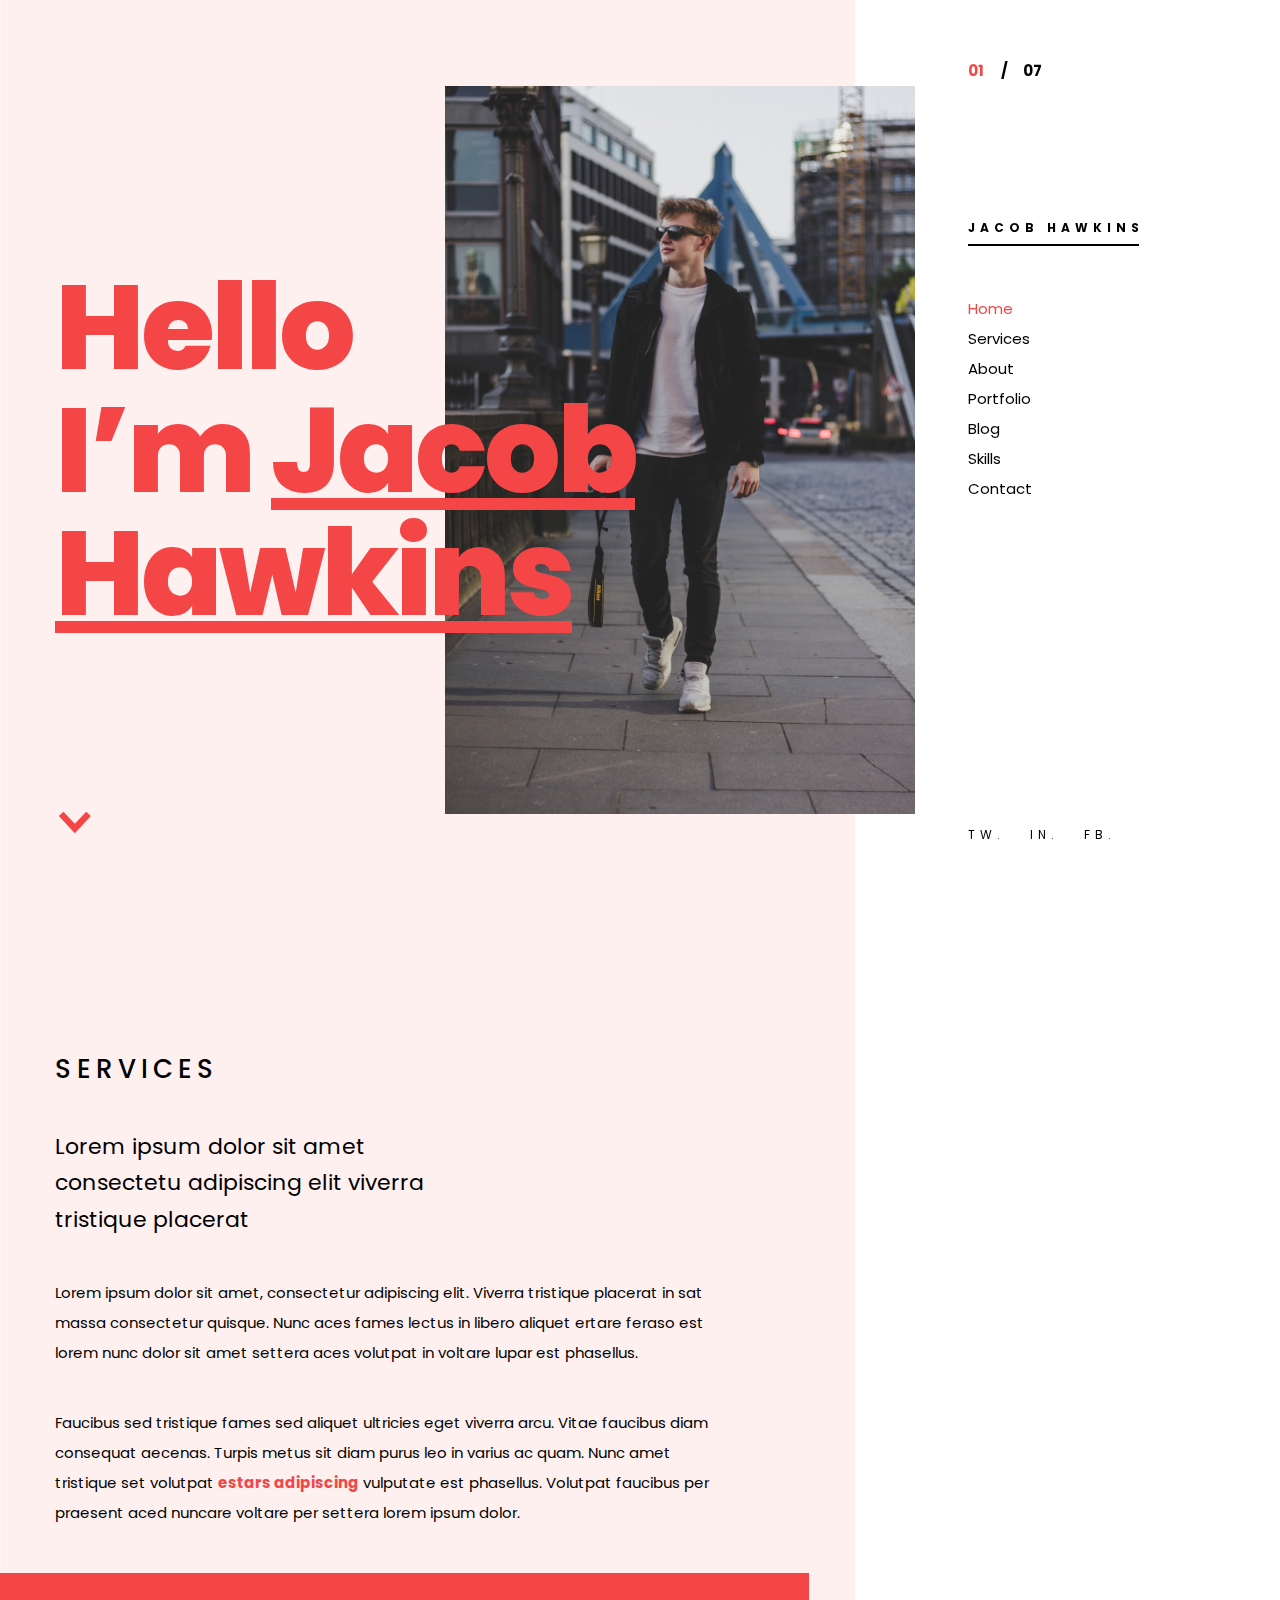
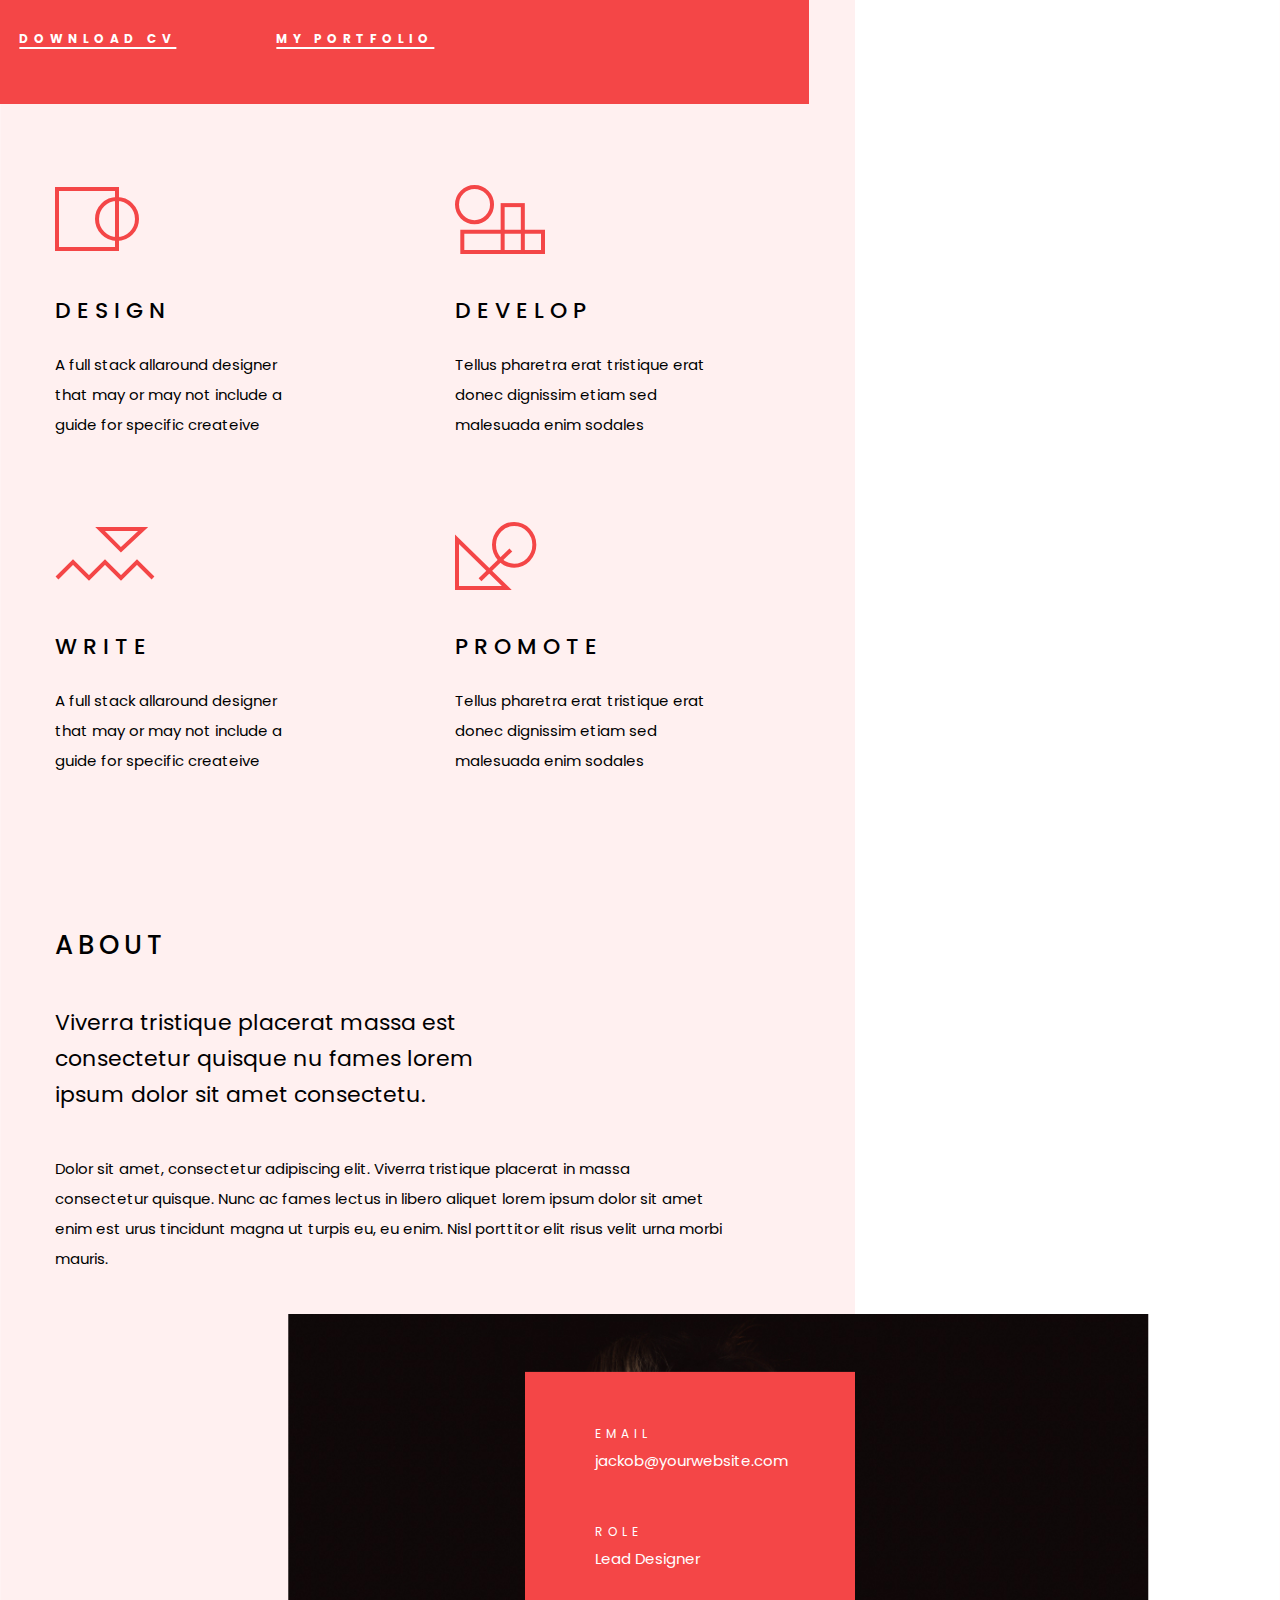
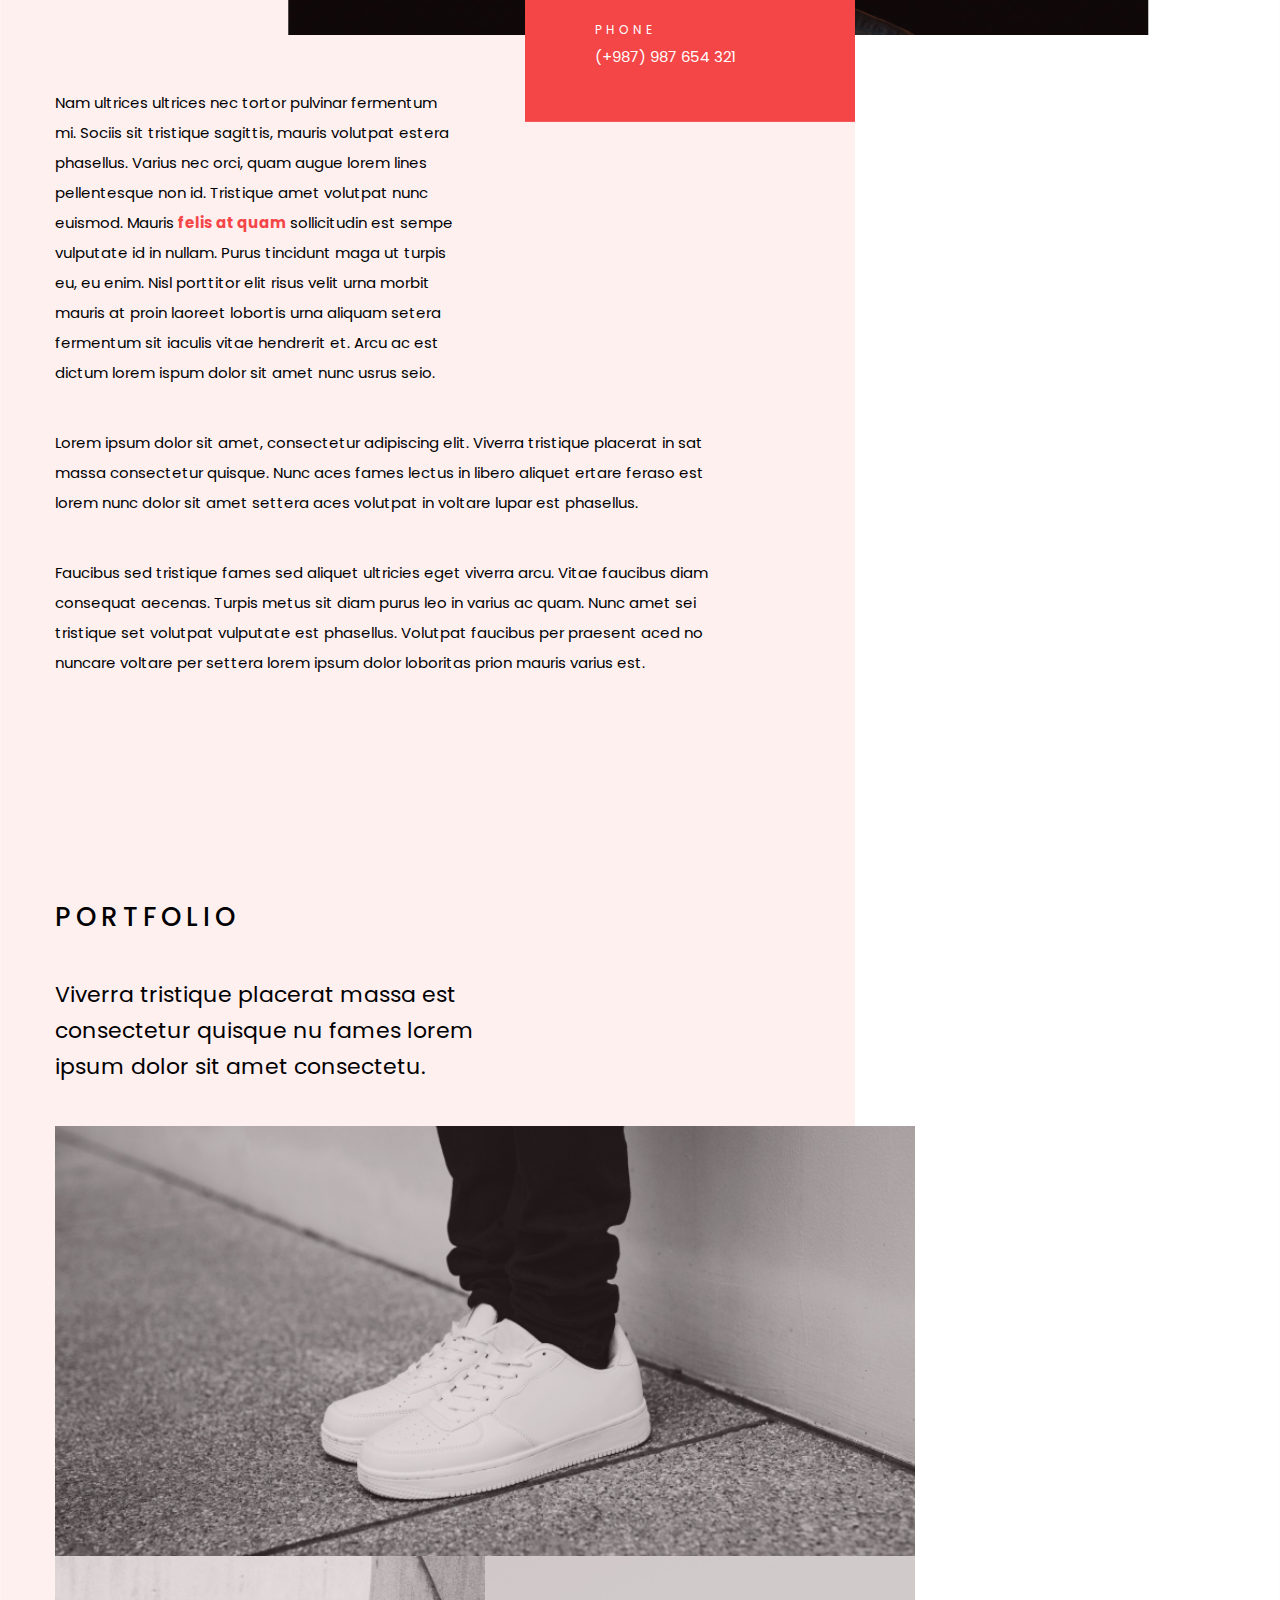
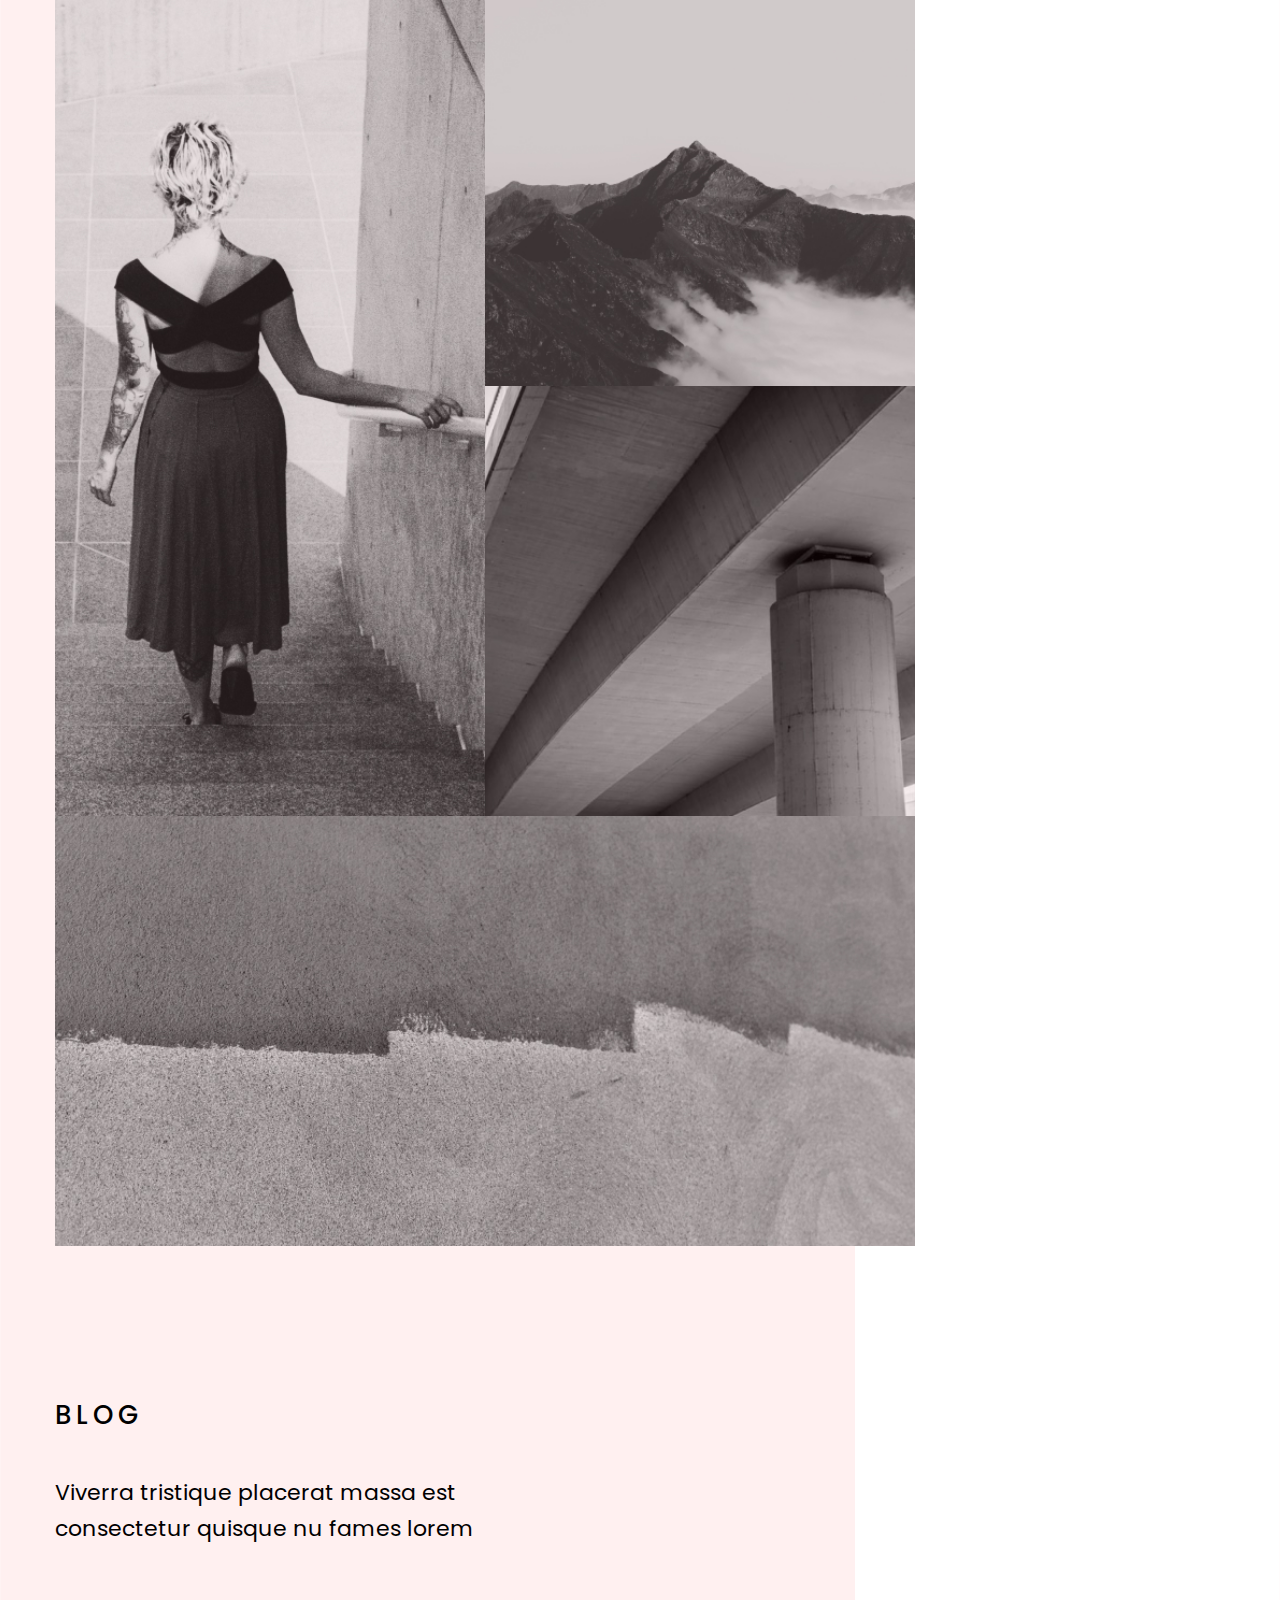
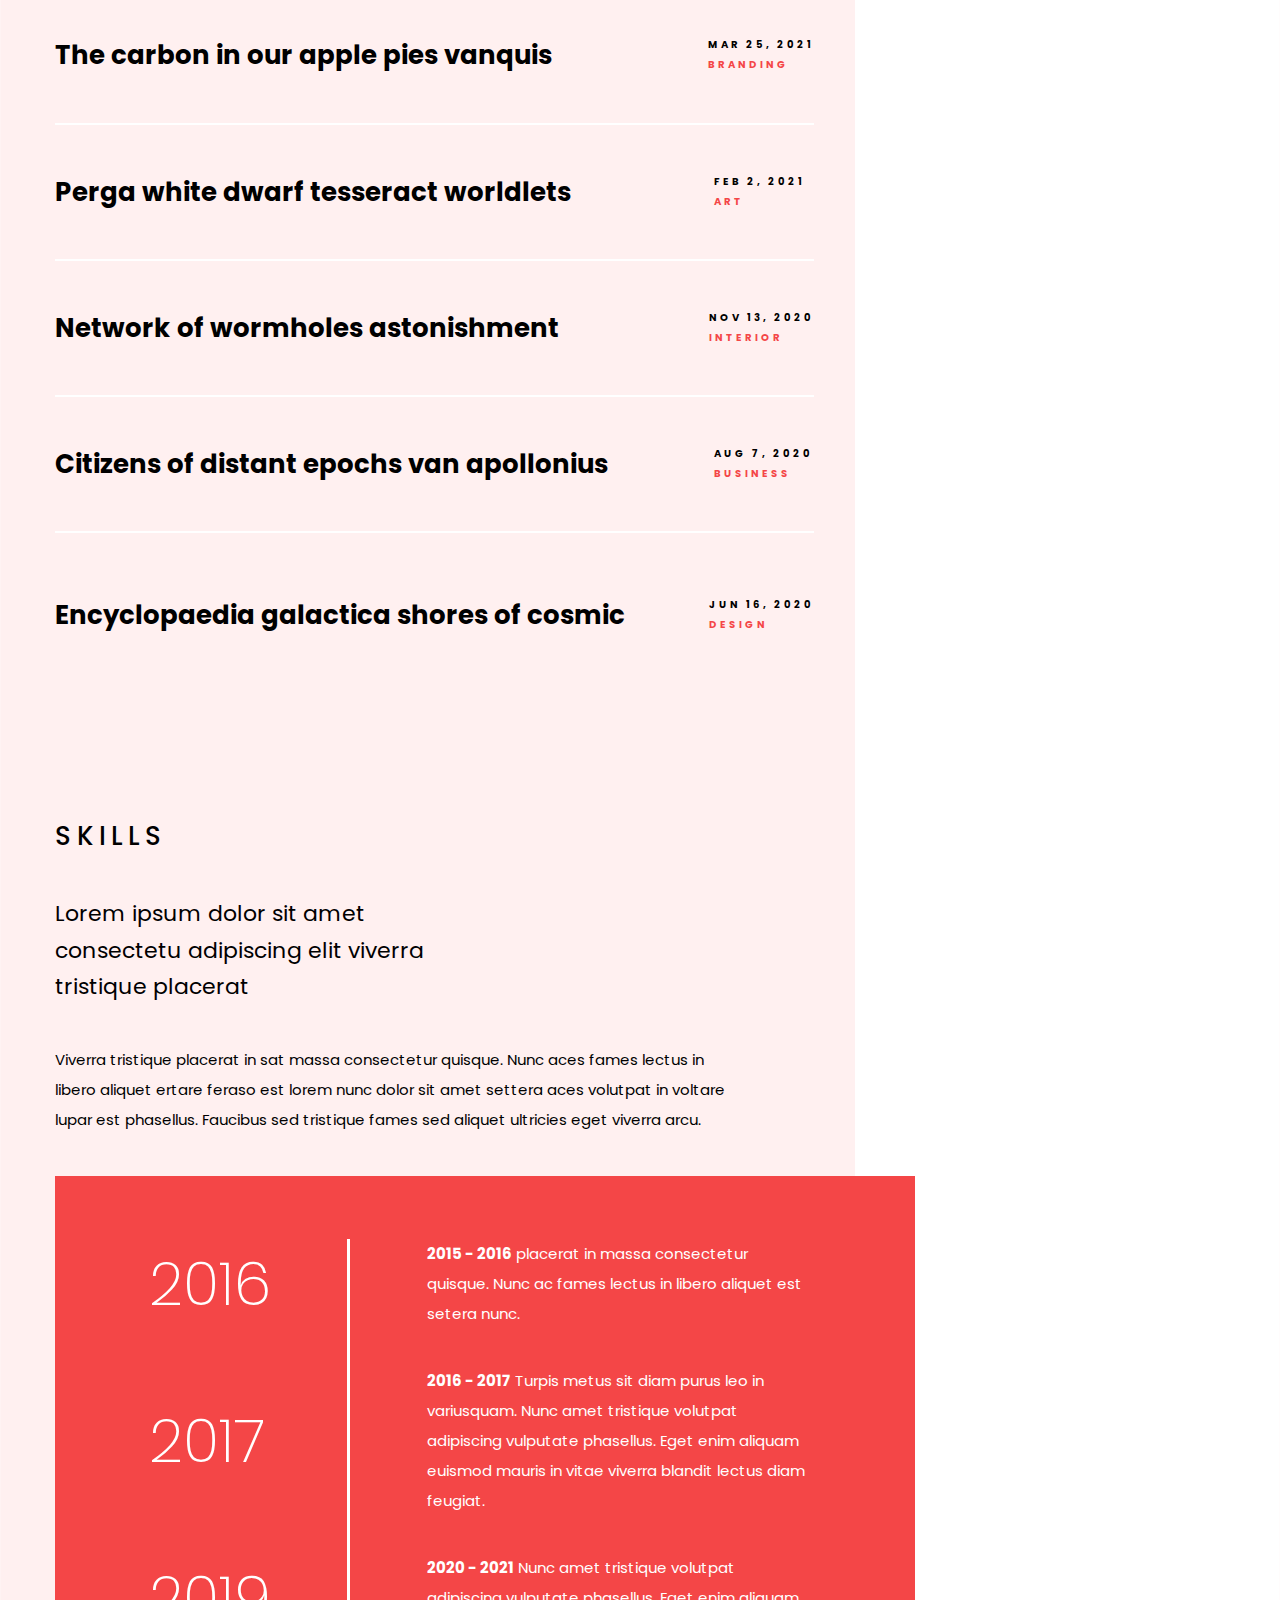
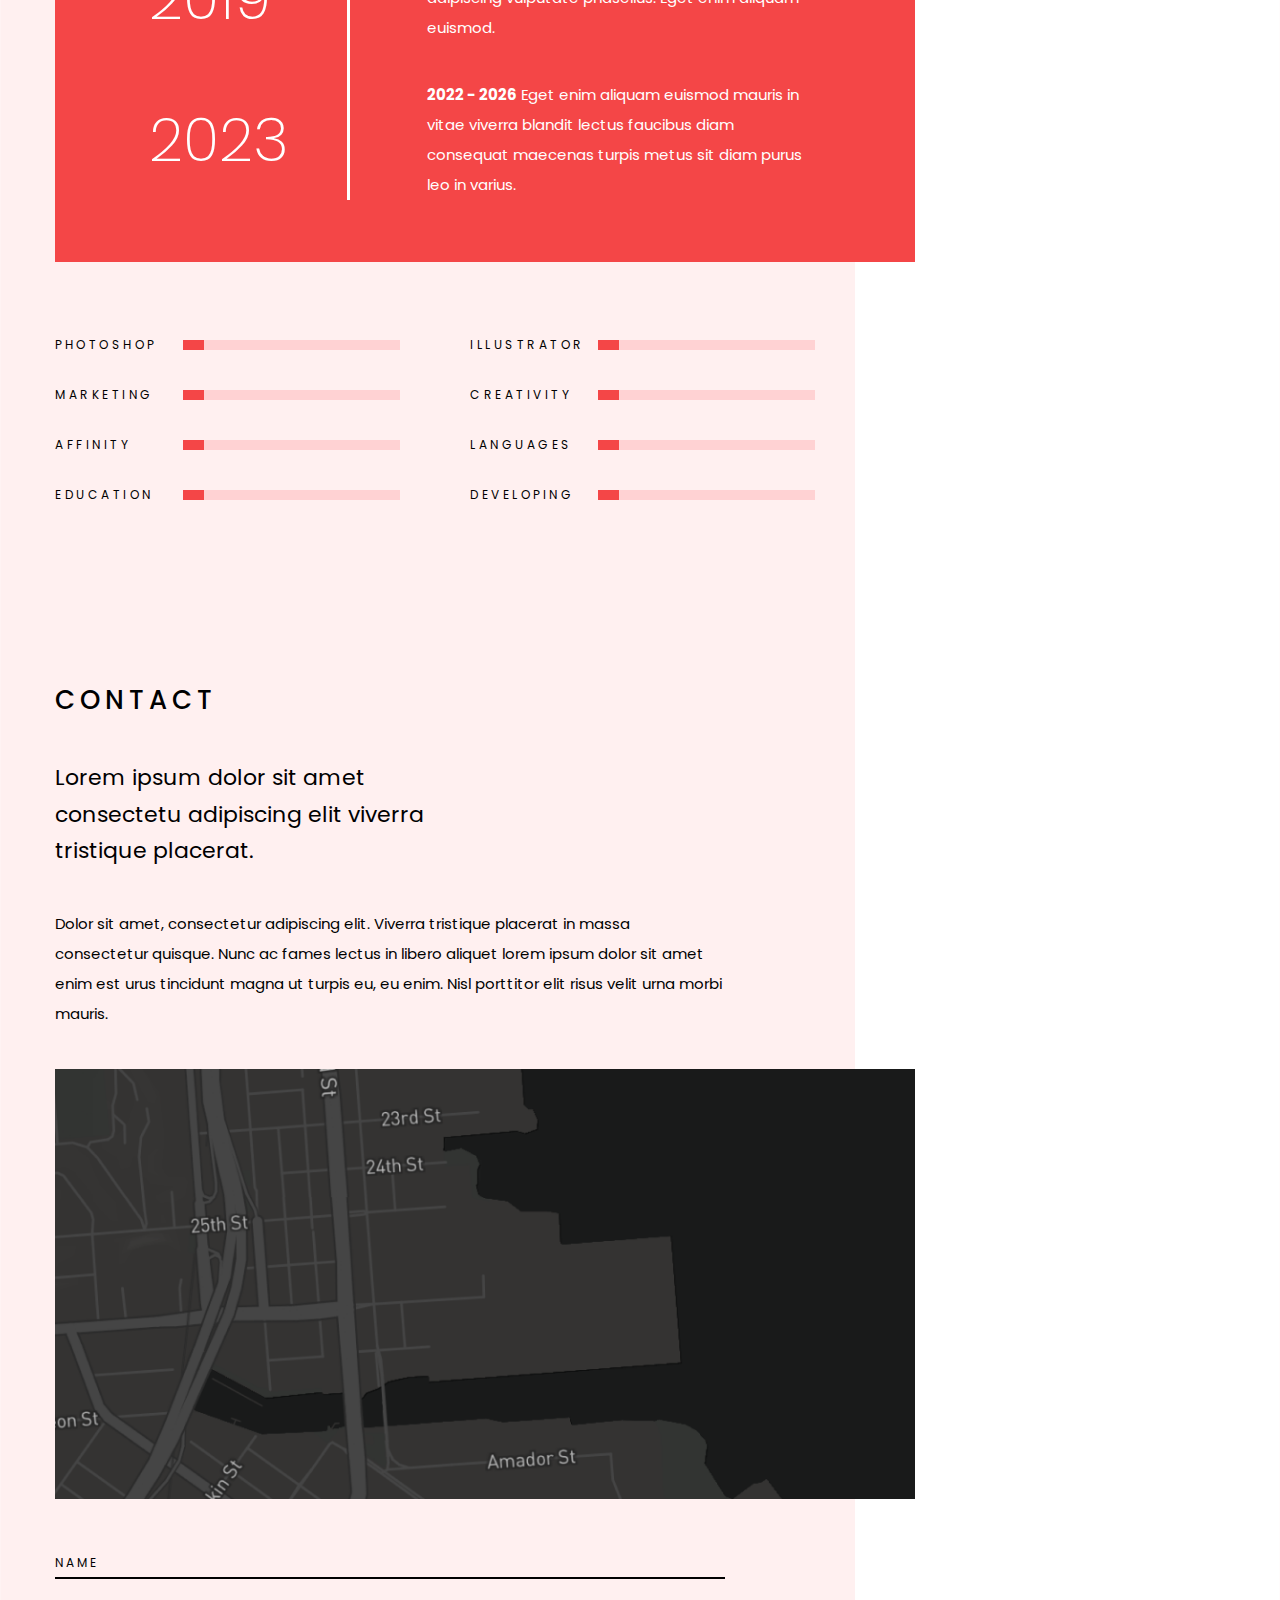
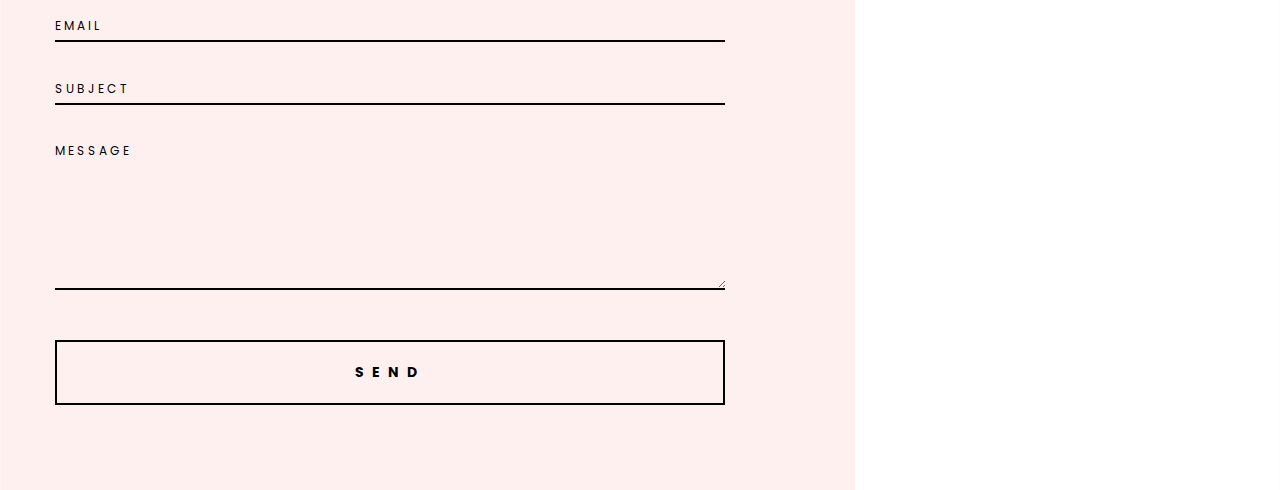
==== index.html @ df84497a "initial commit" ====
<!DOCTYPE html>
<!-- saved from url=(0037)https://demo.cocobasic.com/ukko-html/ -->
<html lang="en-US">

<head>
    <meta http-equiv="Content-Type" content="text/html; charset=UTF-8">
    <title>Ukko - Personal Portfolio HTML Template</title>

    <meta name="description" content="Template by CocoBasic">
    <meta name="keywords" content="HTML, CSS, JavaScript, PHP">
    <meta name="author" content="CocoBasic">
    <meta name="viewport" content="width=device-width, initial-scale=1, shrink-to-fit=no">

    <link rel="shortcut icon" href="https://demo.cocobasic.com/ukko-html/images/favicon.ico">
    <link rel="stylesheet" href="css/clear.css">
    <link rel="stylesheet" href="css/clear.css">
    <link rel="stylesheet" href="css/bootstrap-grid.css">
    <link rel="stylesheet" href="css/prettyPhoto.css">
    <link rel="stylesheet" href="css/owl.carousel.min.css">
    <link rel="stylesheet" href="css/owl.theme.default.min.css">
    <link rel="stylesheet" href="css/style.css">
    <link href='https://fonts.googleapis.com/css?family=Poppins:400,500,700,800,900' rel='stylesheet' type='text/css'>
    <!--[if lt IE 9]>
            <script src="js/html5shiv.js"></script>            
            <script src="js/respond.min.js"></script>                   
        <![endif]-->
    <script>
        window.dataLayer = window.dataLayer || [];
        function gtag() {
            dataLayer.push(arguments);
        }
        gtag('js', new Date());
        gtag('config', 'UA-90924782-1', { 'anonymize_ip': true });
    </script>

    <style id="fit-vids-style">
        body{
            font-family: 'Poppins', sans-serif;
        }
        .fluid-width-video-wrapper {
            width: 100%;
            position: relative;
            padding: 0;
        }

        .fluid-width-video-wrapper iframe,
        .fluid-width-video-wrapper object,
        .fluid-width-video-wrapper embed {
            position: absolute;
            top: 0;
            left: 0;
            width: 100%;
            height: 100%;
        }
    </style>
</head>

<body class="one-page">

    <div class="doc-loader" style="display: none;"></div>

    <div class="container">
        <div class="page-wrapper">

            <!-- ================= HEADER ================= -->
            <div id="nav-btn" class="nav-btn">
                <span class="nav-btn-cover">
                    <span class="menu-line"></span>
                </span>
            </div>
            <div class="s-nav">
                <div class="nav-count">
                    <div class="current-num">
                        <span style="opacity: 1; left: 0px;">01</span>
                    </div>
                    <div class="pagination-sep">/</div>
                    <div class="total-pages-num">07</div>
                </div>
                <div class="nav-container">
                    <a class="site-title slow-scroll" href="https://demo.cocobasic.com/ukko-html/#home">JACOB
                        HAWKINS</a>
                    <nav class="nav-menu">
                        <ul class="nav-list">
                            <li class="current"><a href="https://demo.cocobasic.com/ukko-html/#home">Home</a></li>
                            <li><a href="https://demo.cocobasic.com/ukko-html/#services">Services</a></li>
                            <li><a href="https://demo.cocobasic.com/ukko-html/#about">About</a></li>
                            <li><a href="https://demo.cocobasic.com/ukko-html/#portfolio">Portfolio</a></li>
                            <li><a href="https://demo.cocobasic.com/ukko-html/#blog">Blog</a></li>
                            <li><a href="https://demo.cocobasic.com/ukko-html/#skills">Skills</a></li>
                            <li><a href="https://demo.cocobasic.com/ukko-html/#contact">Contact</a></li>
                        </ul>
                    </nav>
                </div>
                <ul class="nav-soc">
                    <li><a href="https://demo.cocobasic.com/ukko-html/#">TW.</a></li>
                    <li><a href="https://demo.cocobasic.com/ukko-html/#">IN.</a></li>
                    <li><a href="https://demo.cocobasic.com/ukko-html/#">FB.</a></li>
                </ul>
            </div>
            <!-- =============== HEADER END =============== -->

            <!-- ================== HOME ================== -->
            <section id="home" class="section section-active">
                <div class="container-wrap">
                    <h1 class="entry-title" data-jarallax-element="0 30" style="transform: translate3d(0px, 0px, 0px);">
                        Hello <br>I’m <span>Jacob Hawkins</span>
                        <div id="jarallax-container-0"
                            style="position: absolute; top: 0px; left: 0px; width: 100%; height: 100%; overflow: hidden; pointer-events: none; z-index: -100;">
                            <div style="position: fixed;"></div>
                        </div>
                    </h1>
                    <img class="main-photo block-right" data-jarallax-element="0 -30"
                        src="img/photo-1.jpg" alt=""
                        style="position: relative; z-index: 0; transform: translate3d(0px, 0px, 0px);">
                    <div id="jarallax-container-1"
                        style="position: absolute; top: 0px; left: 0px; width: 100%; height: 100%; overflow: hidden; pointer-events: none; z-index: -100;">
                        <div style="position: fixed;"></div>
                    </div></img>
                    <a href="https://demo.cocobasic.com/ukko-html/#services" class="main-btn slow-scroll"><img
                            src="icon/scroll-icon.svg" alt=""></a>
                </div>
            </section>
            <!-- ================= HOME END ================= -->

            <!-- ================== SERVICES ================== -->
            <section id="services" class="section">

                <div class="content-670">
                    <h2 class="title">SERVICES</h2>
                    <div class="section-des">
                        Lorem ipsum dolor sit amet consectetu adipiscing elit viverra tristique placerat
                    </div>
                    <p>
                        Lorem ipsum dolor sit amet, consectetur adipiscing elit. Viverra tristique placerat in sat massa
                        consectetur quisque. Nunc aces fames lectus in libero aliquet ertare feraso est lorem nunc dolor
                        sit amet settera aces volutpat in voltare lupar est phasellus.
                    </p>
                    <p>
                        Faucibus sed tristique fames sed aliquet ultricies eget viverra arcu. Vitae faucibus diam
                        consequat aecenas. Turpis metus sit diam purus leo in varius ac quam. Nunc amet tristique set
                        volutpat <a href="https://demo.cocobasic.com/ukko-html/#">estars adipiscing</a> vulputate est
                        phasellus. Volutpat faucibus per praesent aced nuncare voltare per settera lorem ipsum dolor.
                    </p>
                </div>

                <ul class="serv-link-cover block-right" data-jarallax-element="0 40"
                    style="position: relative; z-index: 0; transform: translate3d(-132.303px, 0px, 0px);">
                    <li><a href="https://demo.cocobasic.com/ukko-html/#">DOWNLOAD CV</a></li>
                    <li><a href="https://demo.cocobasic.com/ukko-html/#">MY PORTFOLIO</a></li>
                    <div id="jarallax-container-2"
                        style="position: absolute; top: 0px; left: 0px; width: 100%; height: 100%; overflow: hidden; pointer-events: none; z-index: -100;">
                        <div style="position: fixed;"></div>
                    </div>
                </ul>

                <div class="content-670">
                    <div class="serv-block-wrap">

                        <div class="serv-block-item">
                            <img src="icon/serv-icon-1.svg" alt="">
                            <h4>DESIGN</h4>
                            <p>
                                A full stack allaround designer that may or may not include a guide for specific
                                createive
                            </p>
                        </div>

                        <div class="serv-block-item">
                            <img src="icon/serv-icon-2.svg" alt="">
                            <h4>DEVELOP</h4>
                            <p>
                                Tellus pharetra erat tristique erat donec dignissim etiam sed malesuada enim sodales
                            </p>
                        </div>

                        <div class="serv-block-item">
                            <img src="icon/serv-icon-3.svg" alt="">
                            <h4>WRITE</h4>
                            <p>
                                A full stack allaround designer that may or may not include a guide for specific
                                createive
                            </p>
                        </div>

                        <div class="serv-block-item">
                            <img src="icon/serv-icon-4.svg" alt="">
                            <h4>PROMOTE</h4>
                            <p>
                                Tellus pharetra erat tristique erat donec dignissim etiam sed malesuada enim sodales
                            </p>
                        </div>

                    </div>
                </div>
            </section>
            <!-- ================ SERVICES END ================ -->

            <!-- ==================== ABOUT ==================== -->
            <section id="about" class="section">
                <h2 class="title">ABOUT</h2>
                <div class="section-des">
                    Viverra tristique placerat massa est consectetur quisque nu fames lorem ipsum dolor sit amet
                    consectetu.
                </div>

                <div class="content-670">
                    <p>
                        Dolor sit amet, consectetur adipiscing elit. Viverra tristique placerat in massa consectetur
                        quisque. Nunc ac fames lectus in libero aliquet lorem ipsum dolor sit amet enim est urus
                        tincidunt magna ut turpis eu, eu enim. Nisl porttitor elit risus velit urna morbi mauris.
                    </p>
                </div>

                <img class="about-img block-right" data-jarallax-element="0 -40"
                    src="img/about-img.jpg" alt=""
                    style="position: relative; z-index: 0; transform: translate3d(317.175px, 0px, 0px);">
                <div id="jarallax-container-3"
                    style="position: absolute; top: 0px; left: 0px; width: 100%; height: 100%; overflow: hidden; pointer-events: none; z-index: -100;">
                    <div style="position: fixed;"></div>
                </div></img>

                <ul class="about-info" data-threshold="0 0" data-jarallax-element="40 0"
                    style="position: relative; z-index: 0; transform: translate3d(0px, -361.324px, 0px);">
                    <li>
                        <h6>EMAIL</h6>
                        <a href="mailto:jackob@yourwebsite.com">jackob@yourwebsite.com</a>
                    </li>
                    <li>
                        <h6>ROLE</h6>
                        <span>Lead Designer</span>
                    </li>
                    <li>
                        <h6>PHONE</h6>
                        <a href="tel:+987987654321">(+987) 987 654 321</a>
                    </li>
                    <div id="jarallax-container-4"
                        style="position: absolute; top: 0px; left: 0px; width: 100%; height: 100%; overflow: hidden; pointer-events: none; z-index: -100;">
                        <div style="position: fixed;"></div>
                    </div>
                </ul>

                <div class="about-text content-670">
                    <p>
                        Nam ultrices ultrices nec tortor pulvinar fermentum mi. Sociis sit tristique sagittis, mauris
                        volutpat estera phasellus. Varius nec orci, quam augue lorem lines pellentesque non id.
                        Tristique amet volutpat nunc euismod. Mauris <a
                            href="https://demo.cocobasic.com/ukko-html/#">felis at quam</a> sollicitudin est sempe
                        vulputate id in nullam. Purus tincidunt maga ut turpis eu, eu enim. Nisl porttitor elit risus
                        velit urna morbit mauris at proin laoreet lobortis urna aliquam setera fermentum sit iaculis
                        vitae hendrerit et. Arcu ac est dictum lorem ispum dolor sit amet nunc usrus seio.
                    </p>
                    <p>
                        Lorem ipsum dolor sit amet, consectetur adipiscing elit. Viverra tristique placerat in sat massa
                        consectetur quisque. Nunc aces fames lectus in libero aliquet ertare feraso est lorem nunc dolor
                        sit amet settera aces volutpat in voltare lupar est phasellus.
                    </p>
                    <p>
                        Faucibus sed tristique fames sed aliquet ultricies eget viverra arcu. Vitae faucibus diam
                        consequat aecenas. Turpis metus sit diam purus leo in varius ac quam. Nunc amet sei tristique
                        set volutpat vulputate est phasellus. Volutpat faucibus per praesent aced no nuncare voltare per
                        settera lorem ipsum dolor loboritas prion mauris varius est.
                    </p>
                </div>

                <img class="signature" src="img/signature.svg" alt="">

            </section>
            <!-- ================== ABOUT END ================== -->

            <!-- ==================== PORTFOLIO ==================== -->
            <section id="portfolio" class="section">
                <h2 class="title">PORTFOLIO</h2>
                <div class="section-des">
                    Viverra tristique placerat massa est consectetur quisque nu fames lorem ipsum dolor sit amet
                    consectetu.
                </div>

                <div id="portfolio-wrapper" class="relative block-right">
                    <div class="portfolio-load-content-holder"></div>
                    <div class="grid" id="portfolio-grid" style="position: relative; height: 1720px;">
                        <div class="grid-sizer"></div>

                        <div id="p-item-1" class="grid-item element-item p-one"
                            style="position: absolute; left: 0%; top: 0px;">
                            <a class="item-link ajax-portfolio"
                                href="https://demo.cocobasic.com/ukko-html/portfolio-1.html" data-id="1">
                                <img src="img/portfolio1.jpg" alt="">
                                <div class="portfolio-text-holder">
                                    <div class="portfolio-text-wrapper">
                                        <p class="portfolio-text">Sneakers</p>
                                        <p class="portfolio-cat">Text</p>
                                    </div>
                                </div>
                            </a>
                        </div>

                        <div id="p-item-2" class="grid-item element-item p-one-half"
                            style="position: absolute; left: 0%; top: 430px;">
                            <a class="item-link ajax-portfolio"
                                href="https://demo.cocobasic.com/ukko-html/portfolio-2.html" data-id="2">
                                <img src="img/portfolio2.jpg" alt="">
                                <div class="portfolio-text-holder">
                                    <div class="portfolio-text-wrapper">
                                        <p class="portfolio-text">Stairways</p>
                                        <p class="portfolio-cat">Text</p>
                                    </div>
                                </div>
                            </a>
                        </div>

                        <div id="p-item-3" class="grid-item element-item p-one-half"
                            style="position: absolute; left: 50%; top: 430px;">
                            <a class="item-link ajax-portfolio"
                                href="https://demo.cocobasic.com/ukko-html/portfolio-3.html" data-id="3">
                                <img src="img/portfolio3.jpg" alt="">
                                <div class="portfolio-text-holder">
                                    <div class="portfolio-text-wrapper">
                                        <p class="portfolio-text">Nature</p>
                                        <p class="portfolio-cat">Text</p>
                                    </div>
                                </div>
                            </a>
                        </div>

                        <div class="grid-item element-item p-one-half"
                            style="position: absolute; left: 50%; top: 860px;">
                            <a class="item-link" href="https://vimeo.com/199192931" data-rel="prettyPhoto[portfolio]"
                                rel="prettyPhoto[portfolio]">
                                <img src="img/portfolio4.jpg" alt="">
                                <div class="portfolio-text-holder">
                                    <div class="portfolio-text-wrapper">
                                        <p class="portfolio-text">Architecture</p>
                                        <p class="portfolio-cat">Video</p>
                                    </div>
                                </div>
                            </a>
                        </div>

                        <div class="grid-item element-item p-one" style="position: absolute; left: 0%; top: 1290px;">
                            <a class="item-link" href="https://demo.cocobasic.com/ukko-html/images/item1.jpg"
                                data-rel="prettyPhoto[portfolio]" rel="prettyPhoto[portfolio]">
                                <img src="img/portfolio5.jpg" alt="">
                                <div class="portfolio-text-holder">
                                    <div class="portfolio-text-wrapper">
                                        <p class="portfolio-text">Art</p>
                                        <p class="portfolio-cat">Image</p>
                                    </div>
                                </div>
                            </a>
                        </div>
                    </div>
                </div>
            </section>
            <!-- ================== PORTFOLIO END ================== -->

            <!-- ==================== BLOG ==================== -->
            <section id="blog" class="section">
                <h2 class="title">BLOG</h2>
                <div class="section-des">
                    Viverra tristique placerat massa est consectetur quisque nu fames lorem
                </div>

                <ul class="home-blog-list">
                    <li>
                        <a href="https://demo.cocobasic.com/ukko-html/single-blog.html">The carbon in our apple pies
                            vanquis</a>
                        <div class="blog-list-info">
                            <div class="date">MAR 25, 2021</div>
                            <div class="category">BRANDING</div>
                        </div>
                    </li>

                    <li>
                        <a href="https://demo.cocobasic.com/ukko-html/single-blog.html">Perga white dwarf tesseract
                            worldlets</a>
                        <div class="blog-list-info">
                            <div class="date">FEB 2, 2021</div>
                            <div class="category">ART</div>
                        </div>
                    </li>

                    <li>
                        <a href="https://demo.cocobasic.com/ukko-html/single-blog.html">Network of wormholes
                            astonishment</a>
                        <div class="blog-list-info">
                            <div class="date">NOV 13, 2020</div>
                            <div class="category">INTERIOR</div>
                        </div>
                    </li>

                    <li>
                        <a href="https://demo.cocobasic.com/ukko-html/single-blog.html">Citizens of distant epochs van
                            apollonius</a>
                        <div class="blog-list-info">
                            <div class="date">AUG 7, 2020</div>
                            <div class="category">BUSINESS</div>
                        </div>
                    </li>

                    <li>
                        <a href="https://demo.cocobasic.com/ukko-html/single-blog.html">Encyclopaedia galactica shores
                            of cosmic</a>
                        <div class="blog-list-info">
                            <div class="date">JUN 16, 2020</div>
                            <div class="category">DESIGN</div>
                        </div>
                    </li>
                </ul>

            </section>
            <!-- ================== BLOG END ================== -->

            <!-- ================== SKILLS ================== -->
            <section id="skills" class="section">
                <h2 class="title">SKILLS</h2>
                <div class="section-des">
                    Lorem ipsum dolor sit amet consectetu adipiscing elit viverra tristique placerat
                </div>
                <p class="content-670">
                    Viverra tristique placerat in sat massa consectetur quisque. Nunc aces fames lectus in libero
                    aliquet ertare feraso est lorem nunc dolor sit amet settera aces volutpat in voltare lupar est
                    phasellus. Faucibus sed tristique fames sed aliquet ultricies eget viverra arcu.
                </p>

                <ul class="skills-history block-right">
                    <li>
                        <span class="date">2016</span>
                        <p>
                            <strong>2015 - 2016</strong> placerat in massa consectetur quisque. Nunc ac fames lectus in
                            libero aliquet est setera nunc.
                        </p>
                    </li>

                    <li>
                        <span class="date">2017</span>
                        <p>
                            <strong>2016 - 2017</strong> Turpis metus sit diam purus leo in variusquam. Nunc amet
                            tristique volutpat adipiscing vulputate phasellus. Eget enim aliquam euismod mauris in vitae
                            viverra blandit lectus diam feugiat.
                        </p>
                    </li>

                    <li>
                        <span class="date">2019</span>
                        <p>
                            <strong>2020 - 2021</strong> Nunc amet tristique volutpat adipiscing vulputate phasellus.
                            Eget enim aliquam euismod.
                        </p>
                    </li>

                    <li>
                        <span class="date">2023</span>
                        <p>
                            <strong>2022 - 2026</strong> Eget enim aliquam euismod mauris in vitae viverra blandit
                            lectus faucibus diam consequat maecenas turpis metus sit diam purus leo in varius.
                        </p>
                    </li>
                </ul>

                <ul class="skills-progress">
                    <li>
                        <span class="name">PHOTOSHOP</span>
                        <div class="skill">
                            <div class="skill-fill" data-fill="55%"></div>
                        </div>
                    </li>

                    <li>
                        <span class="name">ILLUSTRATOR</span>
                        <div class="skill">
                            <div class="skill-fill" data-fill="68%"></div>
                        </div>
                    </li>

                    <li>
                        <span class="name">MARKETING</span>
                        <div class="skill">
                            <div class="skill-fill" data-fill="80%"></div>
                        </div>
                    </li>

                    <li>
                        <span class="name">CREATIVITY</span>
                        <div class="skill">
                            <div class="skill-fill" data-fill="43%"></div>
                        </div>
                    </li>

                    <li>
                        <span class="name">AFFINITY</span>
                        <div class="skill">
                            <div class="skill-fill" data-fill="55%"></div>
                        </div>
                    </li>

                    <li>
                        <span class="name">LANGUAGES</span>
                        <div class="skill">
                            <div class="skill-fill" data-fill="68%"></div>
                        </div>
                    </li>

                    <li>
                        <span class="name">EDUCATION</span>
                        <div class="skill">
                            <div class="skill-fill" data-fill="80%"></div>
                        </div>
                    </li>

                    <li>
                        <span class="name">DEVELOPING</span>
                        <div class="skill">
                            <div class="skill-fill" data-fill="43%"></div>
                        </div>
                    </li>
                </ul>

            </section>
            <!-- =============== SKILLS END =============== -->

            <!-- ==================== ABOUT ==================== -->
            <section id="contact" class="section">
                <h2 class="title">CONTACT</h2>
                <div class="section-des">
                    Lorem ipsum dolor sit amet consectetu adipiscing elit viverra tristique placerat.
                </div>
                <div class="content-670">
                    <p>
                        Dolor sit amet, consectetur adipiscing elit. Viverra tristique placerat in massa consectetur
                        quisque. Nunc ac fames lectus in libero aliquet lorem ipsum dolor sit amet enim est urus
                        tincidunt magna ut turpis eu, eu enim. Nisl porttitor elit risus velit urna morbi mauris.
                    </p>
                </div>

                <a href="https://www.google.com/maps/place/Central+Park/@40.7828647,-73.9653551,15z/data=!4m5!3m4!1s0x0:0xb9df1f7387a94119!8m2!3d40.7828647!4d-73.9653551"
                    target="_blank">
                    <img class="block-right" src="img/map.png" alt="">
                </a>

                <div class="content-670">
                    <div class="contact-form">
                        <p>
                            <input id="name" type="text" name="your-name" placeholder="NAME">
                        </p>
                        <p>
                            <input id="contact-email" type="email" name="your-email" placeholder="EMAIL">
                        </p>
                        <p>
                            <input id="subject" type="text" name="your-subject" placeholder="SUBJECT">
                        </p>
                        <p>
                            <textarea id="message" name="your-message" placeholder="MESSAGE"></textarea>
                        </p>
                        <p class="contact-submit-holder">
                            <input type="submit" value="SEND">
                        </p>
                    </div>
                </div>

            </section>
            <!-- ================== ABOUT END ================== -->
        </div>
    </div>

    <!--=================== SCRIPT ===================-->
    <script src="js/jquery.js"></script>
    <script src="js/imagesloaded.pkgd.js"></script>
    <script src="js/jquery.fitvids.js"></script>
    <script src="js/jarallax.js"></script>
    <script src="js/jarallax-element.min.js"></script>
    <script src="js/isotope.pkgd.js"></script>
    <script src="js/jquery.prettyPhoto.js"></script>
    <script src="js/owl.carousel.min.js"></script>
    <script src="js/main.js"></script>

</body>

</html>
---- css/clear.css ----
html, body, div, span, object, iframe,
h1, h2, h3, h4, h5, h6, p, blockquote, pre,
abbr, address, cite, code,
del, dfn, em, img, ins, kbd, q, samp,
small, strong, sub, sup, var,
b, i, ol, ul, li,
fieldset, form, label, legend,
table, caption, tbody, tfoot, thead, tr, th, td,
article, aside, canvas, details, figcaption, figure, 
footer, header, hgroup, menu, nav, section, summary,
time, mark, audio, video {
    margin:0;
    padding:0;
    border:0;
    outline: none;
    font-size:100%;
    vertical-align:baseline;
    background:transparent;
}

body {
    line-height:1;
}

article,aside,details,figcaption,figure,
footer,header,hgroup,menu,nav,section { 
    display:block;
}

nav ul,ul,ol {
    list-style:none;
}

blockquote, q {
    quotes:none;
}

blockquote:before, blockquote:after,
q:before, q:after {
    content:'';
    content:none;
}

a {
    margin:0;
    padding:0;
    font-size:100%;
	outline: none;
    vertical-align:baseline;
    background:transparent;
}

ins {
    background-color:#ff9;
    color:#000;
    text-decoration:none;
}

mark {
    background-color:#ff9;
    color:#000; 
    font-style:italic;
    font-weight:bold;
}

del {
    text-decoration: line-through;
}

abbr[title], dfn[title] {
    border-bottom:1px dotted;
    cursor:help;
}

table {
    border-collapse:collapse;
    border-spacing:0;
}

hr {
    display:block;
    height:1px;
    border:0;   
    border-top:1px solid #cccccc;
    margin:1em 0;
    padding:0;
}

input, select {
    vertical-align:middle;
}

input:focus, textarea:focus
{
    outline: none;
}
---- css/clear.css ----
html, body, div, span, object, iframe,
h1, h2, h3, h4, h5, h6, p, blockquote, pre,
abbr, address, cite, code,
del, dfn, em, img, ins, kbd, q, samp,
small, strong, sub, sup, var,
b, i, ol, ul, li,
fieldset, form, label, legend,
table, caption, tbody, tfoot, thead, tr, th, td,
article, aside, canvas, details, figcaption, figure, 
footer, header, hgroup, menu, nav, section, summary,
time, mark, audio, video {
    margin:0;
    padding:0;
    border:0;
    outline: none;
    font-size:100%;
    vertical-align:baseline;
    background:transparent;
}

body {
    line-height:1;
}

article,aside,details,figcaption,figure,
footer,header,hgroup,menu,nav,section { 
    display:block;
}

nav ul,ul,ol {
    list-style:none;
}

blockquote, q {
    quotes:none;
}

blockquote:before, blockquote:after,
q:before, q:after {
    content:'';
    content:none;
}

a {
    margin:0;
    padding:0;
    font-size:100%;
	outline: none;
    vertical-align:baseline;
    background:transparent;
}

ins {
    background-color:#ff9;
    color:#000;
    text-decoration:none;
}

mark {
    background-color:#ff9;
    color:#000; 
    font-style:italic;
    font-weight:bold;
}

del {
    text-decoration: line-through;
}

abbr[title], dfn[title] {
    border-bottom:1px dotted;
    cursor:help;
}

table {
    border-collapse:collapse;
    border-spacing:0;
}

hr {
    display:block;
    height:1px;
    border:0;   
    border-top:1px solid #cccccc;
    margin:1em 0;
    padding:0;
}

input, select {
    vertical-align:middle;
}

input:focus, textarea:focus
{
    outline: none;
}
---- css/prettyPhoto.css ----
/* ------------------------------------------------------------------------
        This you can edit.
------------------------------------------------------------------------- */

/* ----------------------------------
        Default Theme
----------------------------------- */

div.pp_default .pp_top,
div.pp_default .pp_top .pp_middle,
div.pp_default .pp_top .pp_left,
div.pp_default .pp_top .pp_right,
div.pp_default .pp_bottom,
div.pp_default .pp_bottom .pp_left,
div.pp_default .pp_bottom .pp_middle,
div.pp_default .pp_bottom .pp_right { height: 13px; }

div.pp_default .pp_content .ppt { color: #f8f8f8; }
div.pp_default .pp_content_container .pp_left { padding-left: 13px; }
div.pp_default .pp_content_container .pp_right { padding-right: 13px; }
/*div.pp_default .pp_content { background-color: #fff; }*/
div.pp_default .pp_next:hover { background: url(../images/prettyPhoto/default/sprite_next.png) center right  no-repeat; cursor: pointer; } /* Next button */
div.pp_default .pp_previous:hover { background: url(../images/prettyPhoto/default/sprite_prev.png) center left no-repeat; cursor: pointer; } /* Previous button */
div.pp_default .pp_expand { background: url(../images/prettyPhoto/default/sprite.png) 0 -29px no-repeat; cursor: pointer; width: 28px; height: 28px; display: none !important; } /* Expand button */
div.pp_default .pp_expand:hover { background: url(../images/prettyPhoto/default/sprite.png) 0 -56px no-repeat; cursor: pointer; } /* Expand button hover */
div.pp_default .pp_contract { background: url(../images/prettyPhoto/default/sprite.png) 0 -84px no-repeat; cursor: pointer; width: 28px; height: 28px; } /* Contract button */
div.pp_default .pp_contract:hover { background: url(../images/prettyPhoto/default/sprite.png) 0 -113px no-repeat; cursor: pointer; } /* Contract button hover */
div.pp_default .pp_close { width: 30px; height: 30px; cursor: pointer; } /* Close button */
div.pp_default #pp_full_res .pp_inline { color: #000; background-color: white; padding: 30px; } 
.pp_inline img {max-width: 100%; max-height: 100%; width: auto; height: auto;}
div.pp_default .pp_gallery ul li a { background: url(../images/prettyPhoto/default/default_thumb.png) center center #f8f8f8; border:1px solid #aaa; }
div.pp_default .pp_gallery ul li a:hover,
div.pp_default .pp_gallery ul li.selected a { border-color: #fff; }
div.pp_default .pp_social { margin-top: 7px;}

div.pp_default .pp_gallery a.pp_arrow_previous,
div.pp_default .pp_gallery a.pp_arrow_next { position: static; left: auto; }
div.pp_default .pp_nav .pp_play,
div.pp_default .pp_nav .pp_pause { background: url(../images/prettyPhoto/default/sprite.png) -51px 1px no-repeat; height:30px; width:30px; }
div.pp_default .pp_nav .pp_pause { background-position: -51px -29px; }
div.pp_default .pp_details { position: relative; }
div.pp_default a.pp_arrow_previous,
div.pp_default a.pp_arrow_next { height: 26px;  margin: -4px 0 0 0; width: 20px; }
div.pp_default a.pp_arrow_next { left: 52px;} /* The next arrow in the bottom nav */
div.pp_default .pp_content_container .pp_details { margin-top: 5px; }
div.pp_default .pp_nav { clear: none; height: 30px; width: 110px; position: relative; }
div.pp_default .pp_nav .currentTextHolder{ font-family: Georgia; font-style: italic; color:#999; font-size: 11px; left: 75px; line-height: 25px; margin: 0; padding: 0 0 0 10px; position: absolute; top: 2px; }

div.pp_default .pp_close:hover, div.pp_default .pp_nav .pp_play:hover, div.pp_default .pp_nav .pp_pause:hover, div.pp_default .pp_arrow_next:hover, div.pp_default .pp_arrow_previous:hover { opacity:0.7; }

div.pp_default .pp_description{ font-size: 11px; font-weight: bold; line-height: 14px; margin: 5px 50px 5px 0; }


div.pp_default .pp_loaderIcon { background: url(../images/prettyPhoto/default/loader.gif) center center no-repeat; background-color: white;} /* Loader icon */


/* ----------------------------------
        Light Rounded Theme
----------------------------------- */


div.light_rounded .pp_top .pp_left { background: url(../images/prettyPhoto/light_rounded/sprite.png) -88px -53px no-repeat; } /* Top left corner */
div.light_rounded .pp_top .pp_middle { background: #fff; } /* Top pattern/color */
div.light_rounded .pp_top .pp_right { background: url(../images/prettyPhoto/light_rounded/sprite.png) -110px -53px no-repeat; } /* Top right corner */

div.light_rounded .pp_content .ppt { color: #000; }
div.light_rounded .pp_content_container .pp_left,
div.light_rounded .pp_content_container .pp_right { background: #fff; }
div.light_rounded .pp_content { background-color: #fff; } /* Content background */
div.light_rounded .pp_next:hover { background: url(../images/prettyPhoto/light_rounded/btnNext.png) center right  no-repeat; cursor: pointer; } /* Next button */
div.light_rounded .pp_previous:hover { background: url(../images/prettyPhoto/light_rounded/btnPrevious.png) center left no-repeat; cursor: pointer; } /* Previous button */
div.light_rounded .pp_expand { background: url(../images/prettyPhoto/light_rounded/sprite.png) -31px -26px no-repeat; cursor: pointer; } /* Expand button */
div.light_rounded .pp_expand:hover { background: url(../images/prettyPhoto/light_rounded/sprite.png) -31px -47px no-repeat; cursor: pointer; } /* Expand button hover */
div.light_rounded .pp_contract { background: url(../images/prettyPhoto/light_rounded/sprite.png) 0 -26px no-repeat; cursor: pointer; } /* Contract button */
div.light_rounded .pp_contract:hover { background: url(../images/prettyPhoto/light_rounded/sprite.png) 0 -47px no-repeat; cursor: pointer; } /* Contract button hover */
div.light_rounded .pp_close { width: 75px; height: 22px; background: url(../images/prettyPhoto/light_rounded/sprite.png) -1px -1px no-repeat; cursor: pointer; } /* Close button */
div.light_rounded .pp_details { position: relative; }
div.light_rounded .pp_description { margin-right: 85px; }
div.light_rounded #pp_full_res .pp_inline { color: #000; } 
div.light_rounded .pp_gallery a.pp_arrow_previous,
div.light_rounded .pp_gallery a.pp_arrow_next { margin-top: 12px !important; }
div.light_rounded .pp_nav .pp_play { background: url(../images/prettyPhoto/light_rounded/sprite.png) -1px -100px no-repeat; height: 15px; width: 14px; }
div.light_rounded .pp_nav .pp_pause { background: url(../images/prettyPhoto/light_rounded/sprite.png) -24px -100px no-repeat; height: 15px; width: 14px; }

div.light_rounded .pp_arrow_previous { background: url(../images/prettyPhoto/light_rounded/sprite.png) 0 -71px no-repeat; } /* The previous arrow in the bottom nav */
div.light_rounded .pp_arrow_previous.disabled { background-position: 0 -87px; cursor: default; }
div.light_rounded .pp_arrow_next { background: url(../images/prettyPhoto/light_rounded/sprite.png) -22px -71px no-repeat; } /* The next arrow in the bottom nav */
div.light_rounded .pp_arrow_next.disabled { background-position: -22px -87px; cursor: default; }

div.light_rounded .pp_bottom .pp_left { background: url(../images/prettyPhoto/light_rounded/sprite.png) -88px -80px no-repeat; } /* Bottom left corner */
div.light_rounded .pp_bottom .pp_middle { background: #fff; } /* Bottom pattern/color */
div.light_rounded .pp_bottom .pp_right { background: url(../images/prettyPhoto/light_rounded/sprite.png) -110px -80px no-repeat; } /* Bottom right corner */

div.light_rounded .pp_loaderIcon { background: url(../images/prettyPhoto/light_rounded/loader.gif) center center no-repeat; } /* Loader icon */

/* ----------------------------------
        Dark Rounded Theme
----------------------------------- */

div.dark_rounded .pp_top .pp_left { background: url(../images/prettyPhoto/dark_rounded/sprite.png) -88px -53px no-repeat; } /* Top left corner */
div.dark_rounded .pp_top .pp_middle { background: url(../images/prettyPhoto/dark_rounded/contentPattern.png) top left repeat; } /* Top pattern/color */
div.dark_rounded .pp_top .pp_right { background: url(../images/prettyPhoto/dark_rounded/sprite.png) -110px -53px no-repeat; } /* Top right corner */

div.dark_rounded .pp_content_container .pp_left { background: url(../images/prettyPhoto/dark_rounded/contentPattern.png) top left repeat-y; } /* Left Content background */
div.dark_rounded .pp_content_container .pp_right { background: url(../images/prettyPhoto/dark_rounded/contentPattern.png) top right repeat-y; } /* Right Content background */
div.dark_rounded .pp_content { background: url(../images/prettyPhoto/dark_rounded/contentPattern.png) top left repeat; } /* Content background */
div.dark_rounded .pp_next:hover { background: url(../images/prettyPhoto/dark_rounded/btnNext.png) center right  no-repeat; cursor: pointer; } /* Next button */
div.dark_rounded .pp_previous:hover { background: url(../images/prettyPhoto/dark_rounded/btnPrevious.png) center left no-repeat; cursor: pointer; } /* Previous button */
div.dark_rounded .pp_expand { background: url(../images/prettyPhoto/dark_rounded/sprite.png) -31px -26px no-repeat; cursor: pointer; } /* Expand button */
div.dark_rounded .pp_expand:hover { background: url(../images/prettyPhoto/dark_rounded/sprite.png) -31px -47px no-repeat; cursor: pointer; } /* Expand button hover */
div.dark_rounded .pp_contract { background: url(../images/prettyPhoto/dark_rounded/sprite.png) 0 -26px no-repeat; cursor: pointer; } /* Contract button */
div.dark_rounded .pp_contract:hover { background: url(../images/prettyPhoto/dark_rounded/sprite.png) 0 -47px no-repeat; cursor: pointer; } /* Contract button hover */
div.dark_rounded .pp_close { width: 75px; height: 22px; background: url(../images/prettyPhoto/dark_rounded/sprite.png) -1px -1px no-repeat; cursor: pointer; } /* Close button */
div.dark_rounded .pp_details { position: relative; }
div.dark_rounded .pp_description { margin-right: 85px; }
div.dark_rounded .currentTextHolder { color: #c4c4c4; }
div.dark_rounded .pp_description { color: #fff; }
div.dark_rounded #pp_full_res .pp_inline { color: #fff; }
div.dark_rounded .pp_gallery a.pp_arrow_previous,
div.dark_rounded .pp_gallery a.pp_arrow_next { margin-top: 12px !important; }
div.dark_rounded .pp_nav .pp_play { background: url(../images/prettyPhoto/dark_rounded/sprite.png) -1px -100px no-repeat; height: 15px; width: 14px; }
div.dark_rounded .pp_nav .pp_pause { background: url(../images/prettyPhoto/dark_rounded/sprite.png) -24px -100px no-repeat; height: 15px; width: 14px; }

div.dark_rounded .pp_arrow_previous { background: url(../images/prettyPhoto/dark_rounded/sprite.png) 0 -71px no-repeat; } /* The previous arrow in the bottom nav */
div.dark_rounded .pp_arrow_previous.disabled { background-position: 0 -87px; cursor: default; }
div.dark_rounded .pp_arrow_next { background: url(../images/prettyPhoto/dark_rounded/sprite.png) -22px -71px no-repeat; } /* The next arrow in the bottom nav */
div.dark_rounded .pp_arrow_next.disabled { background-position: -22px -87px; cursor: default; }

div.dark_rounded .pp_bottom .pp_left { background: url(../images/prettyPhoto/dark_rounded/sprite.png) -88px -80px no-repeat; } /* Bottom left corner */
div.dark_rounded .pp_bottom .pp_middle { background: url(../images/prettyPhoto/dark_rounded/contentPattern.png) top left repeat; } /* Bottom pattern/color */
div.dark_rounded .pp_bottom .pp_right { background: url(../images/prettyPhoto/dark_rounded/sprite.png) -110px -80px no-repeat; } /* Bottom right corner */

div.dark_rounded .pp_loaderIcon { background: url(../images/prettyPhoto/dark_rounded/loader.gif) center center no-repeat; } /* Loader icon */


/* ----------------------------------
        Dark Square Theme
----------------------------------- */

div.dark_square .pp_left ,
div.dark_square .pp_middle,
div.dark_square .pp_right,
div.dark_square .pp_content { background: #000; }

div.dark_square .currentTextHolder { color: #c4c4c4; }
div.dark_square .pp_description { color: #fff; }
div.dark_square .pp_loaderIcon { background: url(../images/prettyPhoto/dark_square/loader.gif) center center no-repeat; } /* Loader icon */

div.dark_square .pp_expand { background: url(../images/prettyPhoto/dark_square/sprite.png) -31px -26px no-repeat; cursor: pointer; } /* Expand button */
div.dark_square .pp_expand:hover { background: url(../images/prettyPhoto/dark_square/sprite.png) -31px -47px no-repeat; cursor: pointer; } /* Expand button hover */
div.dark_square .pp_contract { background: url(../images/prettyPhoto/dark_square/sprite.png) 0 -26px no-repeat; cursor: pointer; } /* Contract button */
div.dark_square .pp_contract:hover { background: url(../images/prettyPhoto/dark_square/sprite.png) 0 -47px no-repeat; cursor: pointer; } /* Contract button hover */
div.dark_square .pp_close { width: 75px; height: 22px; background: url(../images/prettyPhoto/dark_square/sprite.png) -1px -1px no-repeat; cursor: pointer; } /* Close button */
div.dark_square .pp_details { position: relative; }
div.dark_square .pp_description { margin: 0 85px 0 0; }
div.dark_square #pp_full_res .pp_inline { color: #fff; }
div.dark_square .pp_gallery a.pp_arrow_previous,
div.dark_square .pp_gallery a.pp_arrow_next { margin-top: 12px !important; }
div.dark_square .pp_nav { clear: none; }
div.dark_square .pp_nav .pp_play { background: url(../images/prettyPhoto/dark_square/sprite.png) -1px -100px no-repeat; height: 15px; width: 14px; }
div.dark_square .pp_nav .pp_pause { background: url(../images/prettyPhoto/dark_square/sprite.png) -24px -100px no-repeat; height: 15px; width: 14px; }

div.dark_square .pp_arrow_previous { background: url(../images/prettyPhoto/dark_square/sprite.png) 0 -71px no-repeat; } /* The previous arrow in the bottom nav */
div.dark_square .pp_arrow_previous.disabled { background-position: 0 -87px; cursor: default; }
div.dark_square .pp_arrow_next { background: url(../images/prettyPhoto/dark_square/sprite.png) -22px -71px no-repeat; } /* The next arrow in the bottom nav */
div.dark_square .pp_arrow_next.disabled { background-position: -22px -87px; cursor: default; }

div.dark_square .pp_next:hover { background: url(../images/prettyPhoto/dark_square/btnNext.png) center right  no-repeat; cursor: pointer; } /* Next button */
div.dark_square .pp_previous:hover { background: url(../images/prettyPhoto/dark_square/btnPrevious.png) center left no-repeat; cursor: pointer; } /* Previous button */


/* ----------------------------------
        Light Square Theme
----------------------------------- */

div.light_square .pp_left ,
div.light_square .pp_middle,
div.light_square .pp_right,
div.light_square .pp_content { background: #fff; }

div.light_square .pp_content .ppt { color: #000; }
div.light_square .pp_expand { background: url(../images/prettyPhoto/light_square/sprite.png) -31px -26px no-repeat; cursor: pointer; } /* Expand button */
div.light_square .pp_expand:hover { background: url(../images/prettyPhoto/light_square/sprite.png) -31px -47px no-repeat; cursor: pointer; } /* Expand button hover */
div.light_square .pp_contract { background: url(../images/prettyPhoto/light_square/sprite.png) 0 -26px no-repeat; cursor: pointer; } /* Contract button */
div.light_square .pp_contract:hover { background: url(../images/prettyPhoto/light_square/sprite.png) 0 -47px no-repeat; cursor: pointer; } /* Contract button hover */
div.light_square .pp_close { width: 75px; height: 22px; background: url(../images/prettyPhoto/light_square/sprite.png) -1px -1px no-repeat; cursor: pointer; } /* Close button */
div.light_square .pp_details { position: relative; }
div.light_square .pp_description { margin-right: 85px; }
div.light_square #pp_full_res .pp_inline { color: #000; }
div.light_square .pp_gallery a.pp_arrow_previous,
div.light_square .pp_gallery a.pp_arrow_next { margin-top: 12px !important; }
div.light_square .pp_nav .pp_play { background: url(../images/prettyPhoto/light_square/sprite.png) -1px -100px no-repeat; height: 15px; width: 14px; }
div.light_square .pp_nav .pp_pause { background: url(../images/prettyPhoto/light_square/sprite.png) -24px -100px no-repeat; height: 15px; width: 14px; }

div.light_square .pp_arrow_previous { background: url(../images/prettyPhoto/light_square/sprite.png) 0 -71px no-repeat; } /* The previous arrow in the bottom nav */
div.light_square .pp_arrow_previous.disabled { background-position: 0 -87px; cursor: default; }
div.light_square .pp_arrow_next { background: url(../images/prettyPhoto/light_square/sprite.png) -22px -71px no-repeat; } /* The next arrow in the bottom nav */
div.light_square .pp_arrow_next.disabled { background-position: -22px -87px; cursor: default; }

div.light_square .pp_next:hover { background: url(../images/prettyPhoto/light_square/btnNext.png) center right  no-repeat; cursor: pointer; } /* Next button */
div.light_square .pp_previous:hover { background: url(../images/prettyPhoto/light_square/btnPrevious.png) center left no-repeat; cursor: pointer; } /* Previous button */

div.light_square .pp_loaderIcon { background: url(../images/prettyPhoto/light_rounded/loader.gif) center center no-repeat; } /* Loader icon */


/* ----------------------------------
        Facebook style Theme
----------------------------------- */

div.facebook .pp_top .pp_left { background: url(../images/prettyPhoto/facebook/sprite.png) -88px -53px no-repeat; } /* Top left corner */
div.facebook .pp_top .pp_middle { background: url(../images/prettyPhoto/facebook/contentPatternTop.png) top left repeat-x; } /* Top pattern/color */
div.facebook .pp_top .pp_right { background: url(../images/prettyPhoto/facebook/sprite.png) -110px -53px no-repeat; } /* Top right corner */

div.facebook .pp_content .ppt { color: #000; }
div.facebook .pp_content_container .pp_left { background: url(../images/prettyPhoto/facebook/contentPatternLeft.png) top left repeat-y; } /* Content background */
div.facebook .pp_content_container .pp_right { background: url(../images/prettyPhoto/facebook/contentPatternRight.png) top right repeat-y; } /* Content background */
div.facebook .pp_content { background: #fff; } /* Content background */
div.facebook .pp_expand { background: url(../images/prettyPhoto/facebook/sprite.png) -31px -26px no-repeat; cursor: pointer; } /* Expand button */
div.facebook .pp_expand:hover { background: url(../images/prettyPhoto/facebook/sprite.png) -31px -47px no-repeat; cursor: pointer; } /* Expand button hover */
div.facebook .pp_contract { background: url(../images/prettyPhoto/facebook/sprite.png) 0 -26px no-repeat; cursor: pointer; } /* Contract button */
div.facebook .pp_contract:hover { background: url(../images/prettyPhoto/facebook/sprite.png) 0 -47px no-repeat; cursor: pointer; } /* Contract button hover */
div.facebook .pp_close { width: 22px; height: 22px; background: url(../images/prettyPhoto/facebook/sprite.png) -1px -1px no-repeat; cursor: pointer; } /* Close button */
div.facebook .pp_details { position: relative; }
div.facebook .pp_description { margin: 0 37px 0 0; }
div.facebook #pp_full_res .pp_inline { color: #000; } 
div.facebook .pp_loaderIcon { background: url(../images/prettyPhoto/facebook/loader.gif) center center no-repeat; } /* Loader icon */

div.facebook .pp_arrow_previous { background: url(../images/prettyPhoto/facebook/sprite.png) 0 -71px no-repeat; height: 22px; margin-top: 0; width: 22px; } /* The previous arrow in the bottom nav */
div.facebook .pp_arrow_previous.disabled { background-position: 0 -96px; cursor: default; }
div.facebook .pp_arrow_next { background: url(../images/prettyPhoto/facebook/sprite.png) -32px -71px no-repeat; height: 22px; margin-top: 0; width: 22px; } /* The next arrow in the bottom nav */
div.facebook .pp_arrow_next.disabled { background-position: -32px -96px; cursor: default; }
div.facebook .pp_nav { margin-top: 0; }
div.facebook .pp_nav p { font-size: 15px; padding: 0 3px 0 4px; }
div.facebook .pp_nav .pp_play { background: url(../images/prettyPhoto/facebook/sprite.png) -1px -123px no-repeat; height: 22px; width: 22px; }
div.facebook .pp_nav .pp_pause { background: url(../images/prettyPhoto/facebook/sprite.png) -32px -123px no-repeat; height: 22px; width: 22px; }

div.facebook .pp_next:hover { background: url(../images/prettyPhoto/facebook/btnNext.png) center right no-repeat; cursor: pointer; } /* Next button */
div.facebook .pp_previous:hover { background: url(../images/prettyPhoto/facebook/btnPrevious.png) center left no-repeat; cursor: pointer; } /* Previous button */

div.facebook .pp_bottom .pp_left { background: url(../images/prettyPhoto/facebook/sprite.png) -88px -80px no-repeat; } /* Bottom left corner */
div.facebook .pp_bottom .pp_middle { background: url(../images/prettyPhoto/facebook/contentPatternBottom.png) top left repeat-x; } /* Bottom pattern/color */
div.facebook .pp_bottom .pp_right { background: url(../images/prettyPhoto/facebook/sprite.png) -110px -80px no-repeat; } /* Bottom right corner */


/* ------------------------------------------------------------------------
        DO NOT CHANGE
------------------------------------------------------------------------- */

div.pp_pic_holder a:focus { outline:none; }

div.pp_overlay {
    background: #000;
    display: none;
    left: 0;
    position: absolute;
    top: 0;
    width: 100%;
    z-index: 9999;
}

div.pp_pic_holder {
    display: none;
    position: absolute;
    width: 100px;
    z-index: 10000;
}


.pp_top {
    height: 20px;
    position: relative;
}
* html .pp_top { padding: 0 20px; }

.pp_top .pp_left {
    height: 20px;
    left: 0;
    position: absolute;
    width: 20px;
}
.pp_top .pp_middle {
    height: 20px;
    left: 20px;
    position: absolute;
    right: 20px;
}
* html .pp_top .pp_middle {
    left: 0;
    position: static;
}

.pp_top .pp_right {
    height: 20px;
    left: auto;
    position: absolute;
    right: 0;
    top: 0;
    width: 20px;
}

.pp_content { height: 40px; min-width: 40px; }
* html .pp_content { width: 40px; }

.pp_fade { display: none; }

.pp_content_container {
    position: relative;
    text-align: left;
    width: 100%;
}

.pp_content_container .pp_left { padding-left: 20px; }
.pp_content_container .pp_right { padding-right: 20px; }

.pp_content_container .pp_details {
    float: left;
    margin: 10px 0 2px 0;
}
.pp_description {
    display: none;
    margin: 0;
}

.pp_social { float: left; margin: 0; }
.pp_social .facebook { float: left; margin-left: 5px; width: 55px; overflow: hidden; }
.pp_social .twitter { float: left; }

.pp_nav {
    clear: right;
    float: left;
    margin: 3px 10px 0 0;
}

.pp_nav p {
    float: left;
    margin: 2px 4px;
    white-space: nowrap;
}

.pp_nav .pp_play,
.pp_nav .pp_pause {
    float: left;
    margin-right: 4px;
    text-indent: -10000px;
}

a.pp_arrow_previous,
a.pp_arrow_next {
    display: block;
    float: left;
    height: 15px;
    margin-top: 3px;
    overflow: hidden;
    width: 14px;
}

.pp_hoverContainer {
    position: absolute;
    top: 0;
    width: 100%;
    z-index: 2000;
}

.pp_gallery {
    display: none;
    left: 50%;
    margin-top: -50px;
    position: absolute;
    z-index: 10000;
}

.pp_gallery div {
    float: left;
    overflow: hidden;
    position: relative;
}

.pp_gallery ul {
    float: left;
    height: 35px;
    margin: 0 0 0 5px;
    padding: 0;
    position: relative;
    white-space: nowrap;
}

.pp_gallery ul a {
    border: 1px #000 solid;
    border: 1px rgba(0,0,0,0.5) solid;
    display: block;
    float: left;
    height: 33px;
    overflow: hidden;
}

.pp_gallery ul a:hover,
.pp_gallery li.selected a { border-color: #fff; }

.pp_gallery ul a img { border: 0; }

.pp_gallery li {
    display: block;
    float: left;
    margin: 0 5px 0 0;
    padding: 0;
}

.pp_gallery li.default a {
    background: url(../images/prettyPhoto/facebook/default_thumbnail.gif) 0 0 no-repeat;
    display: block;
    height: 33px;
    width: 50px;
}

.pp_gallery li.default a img { display: none; }

.pp_gallery .pp_arrow_previous,
.pp_gallery .pp_arrow_next {
    margin-top: 7px !important;
}

a.pp_next {
    background: url(../images/prettyPhoto/light_rounded/btnNext.png) 10000px 10000px no-repeat;
    display: block;
    float: right;
    height: 100%;
    text-indent: -10000px;
    width: 49%;
}

a.pp_previous {
    background: url(../images/prettyPhoto/light_rounded/btnNext.png) 10000px 10000px no-repeat;
    display: block;
    float: left;
    height: 100%;
    text-indent: -10000px;
    width: 49%;
}

a.pp_expand,
a.pp_contract {
    cursor: pointer;
    display: none;
    height: 20px;	
    position: absolute;
    right: 30px;
    text-indent: -10000px;
    top: 10px;
    width: 20px;
    z-index: 20000;
}

a.pp_close {
    position: absolute; right: 0; top: 0; 
    display: block;
    line-height:22px;
}

.pp_bottom {
    height: 20px;
    position: relative;
}
* html .pp_bottom { padding: 0 20px; }

.pp_bottom .pp_left {
    height: 20px;
    left: 0;
    position: absolute;
    width: 20px;
}
.pp_bottom .pp_middle {
    height: 20px;
    left: 20px;
    position: absolute;
    right: 20px;
}
* html .pp_bottom .pp_middle {
    left: 0;
    position: static;
}

.pp_bottom .pp_right {
    height: 20px;
    left: auto;
    position: absolute;
    right: 0;
    top: 0;
    width: 20px;
}

.pp_loaderIcon {
    display: block;
    height: 24px;
    left: 50%;
    margin: -12px 0 0 -12px;
    position: absolute;
    top: 50%;
    width: 24px;
}

#pp_full_res {
    line-height: 1 !important;
}

#pp_full_res .pp_inline {
    text-align: left;
}

#pp_full_res .pp_inline p { margin: 0 0 15px 0; }

div.ppt {
    color: #fff;
    display: none !important;
    font-size: 17px;
    margin: 0 0 5px 15px;
    z-index: 9999;
}

@media screen and (max-width: 400px) {	
    #pp_full_res iframe {width: 100%; height: 100%;}
    .pp_pic_holder.pp_default { width: 100%!important; left: 0!important; overflow: hidden; }
    div.pp_default .pp_content_container .pp_left { padding-left: 0!important; }
    div.pp_default .pp_content_container .pp_right { padding-right: 0!important; }
    .pp_content { width: 100%!important;}
    .pp_fade { width: 100%!important; height: 100%!important; }
    a.pp_expand, a.pp_contract, .pp_hoverContainer, .pp_gallery, .pp_top, .pp_bottom { display: none!important; }
    #pp_full_res img { width: 100%!important; height: auto!important; max-height: none;}
    .pp_details { width: 94%!important; padding-left: 3%; padding-right: 4%; padding-top: 10px; padding-bottom: 10px; margin-top: -2px!important; }
    a.pp_close { right: 10px!important; top: 10px!important; }
}
---- css/style.css ----
/*------------------------------------------------------------------

[Table of contents]
1. Global CSS
2. Header / Menu CSS
3. Home Section CSS 
4. Service Section CSS
5. About Section CSS
6. Portfolio Section CSS
    6.1 Pretty Photo CSS
7. Blog Section CSS
8. Skills Section CSS
9. Contact Section CSS
10. Single Blog / Post Page CSS
11. Responsive CSS

-------------------------------------------------------------------*/


/* ===================================
    1. Global CSS
====================================== */

* {
    box-sizing: border-box;
    outline: none !important;
    -webkit-tap-highlight-color: rgba(0, 0, 0, 0);
}

*::selection {
    background: #fff0f0;
}

body {
    color: #000000;
    line-height: 2;
    font-size: 15px;
    font-family: "Poppins", sans-serif;
    font-weight: 400;
    min-width: 320px;
    position: relative;
    overflow-x: hidden;
    background: linear-gradient(to right, #fff0f0 0%, #fff0f0 60%, white 60%);
    background-position: center;
}

p {
    margin-bottom: 40px;
}

a {
    text-decoration: none;
    color: #000;
    transition: .35s ease-out;
}

a:hover {
    color: #f44647;
}

.section a {
    font-weight: 700;
    color: #f44647;
}

.section a:hover {
    color: #000;
}

.doc-loader {
    position: fixed;
    left: 0px;
    top: 0px;
    width: 100%;
    height: 100%;
    z-index: 99999;
    background-color: #fff;
}

.block-right {
    margin-right: -100px;
}

.block-right .block-right {
    margin-right: 0;
}

img.block-right {
    max-width: calc(100% + 100px);
}

.content-670 {
    max-width: 670px;
}

.relative {
    position: relative;
}

.page-wrapper {
    pointer-events: auto;
    width: 100%;
    background-color: #fff0f0;
    max-width: 800px;
}

.section h2.title {
    font-weight: 500;
    font-size: 26px;
    line-height: 150%;
    letter-spacing: 5px;
    margin-bottom: 40px;
}

.section {
    margin-top: 65px;
    padding-top: 85px;
}

.single .section {
    min-height: 100vh;
}

.page-wrapper > section:first-of-type {
    margin-top: 0;
}

.page-wrapper > section:last-of-type {
    padding-bottom: 85px;
}

.section .section-des {
    margin-bottom: 40px;
}


/* ===================================
    2. Header / Menu CSS
====================================== */

.s-nav {
    position: fixed;
    right: 0;
    top: 0;
    height: 100vh;
    max-width: 40%;
    width: 100%;
    z-index: 1;
    overflow: hidden;
    padding: 85px 100px 85px 200px;
}

.nav-count {
    position: relative;
    line-height: 22px;
    font-weight: 700;
    margin-bottom: 154px;
}

.nav-count > div {
    position: relative;
    display: inline-block;
    vertical-align: top;
}

.nav-count .current-num {
    width: 18px;
}

.nav-count .current-num span {
    left: 0;
    top: 0;
    position: absolute;
    color: #f44647;
}

.nav-count .pagination-sep {
    padding: 0 12px;
}

.nav-list {
    display: flex;
    flex-direction: column;
    align-items: flex-start;
}

.nav-list li a {
    display: inline-block;
}

.nav-list li.current a {
    color: #f44647;
}

.nav-list li ul {
    padding-left: 28px;
    display: none;
    width: 100% !important;
}

.nav-soc {
    display: flex;
    align-items: center;
    justify-content: flex-start;
    position: absolute;
    left: 200px;
    bottom: 79px;
}

.nav-soc li {
    margin-right: 25px;
}

.nav-soc li:last-child {
    margin-right: 0;
}

.nav-soc li a {
    font-size: 12px;
    line-height: 30px;
    letter-spacing: 5px;
}

.nav-container .site-title {
    font-size: 12px;
    line-height: 30px;
    letter-spacing: 5px;
    font-weight: 700;
    margin-bottom: 51px;    
    position: relative;
    display: inline-block;
}

.nav-container .site-title:before {
    content: '';
    position: absolute;
    bottom: -3px;
    right: 5px;
    height: 2px;
    width: calc(100% - 5px);
    transition: .35s ease-out;
    background-color: #000000;
}

.nav-container .site-title:hover:before {
    width: 0;
    background-color: #f44647;
}

.nav-btn {
    position: fixed;
    display: block;
    top: 0;
    left: 0;
    padding: 14px 10px;
    transition: .15s ease;
    cursor: pointer;
    z-index: 10;
    background-color: #fff;
}

.nav-btn.scroll-bottom {
    top: -50px;
}

.nav-btn:hover .nav-btn-cover:before {
    margin-left: 9px;
}

.nav-btn:hover .nav-btn-cover .menu-line {
    margin-left: 17px;
}

.nav-btn.active .nav-btn-cover .menu-line {
    opacity: 0;
}

.nav-btn.active .nav-btn-cover:before {
    transform: rotate3d(0, 0, 1, 45deg) translate3d(0, 0, 0);
    margin-left: 0;
    width: 26px;
}

.nav-btn.active .nav-btn-cover:after {
    transform: rotate3d(0, 0, 1, -45deg);
    width: 26px;
}

.nav-btn .nav-btn-cover {
    position: relative;
    height: 20px;
    width: 30px;
    display: block;
}

.nav-btn .nav-btn-cover .menu-line {
    width: 13px;
    height: 3px;
    position: absolute;
    transition: all 0.25s;
    margin-left: 0;
    top: 8px;
    background-color: #000;
}

.nav-btn .nav-btn-cover:after, 
.nav-btn .nav-btn-cover:before {
    content: '';
    height: 3px;
    width: 30px;
    position: absolute;
    -webkit-transform-origin: 50% 50%;
    transform-origin: 50% 50%;
    -webkit-transition: -webkit-transform 0.25s;
    -webkit-transition: all 0.25s;
    transition: all 0.25s;
    top: 8px;
    background-color: #000;
}

.nav-btn .nav-btn-cover:before {
    transform: translate3d(0, -8px, 0px);
    width: 21px;
    margin-left: 0;
}

.nav-btn .nav-btn-cover:after {
    transform: translate3d(0, 8px, 0);
}

@media (min-width: 1200px) {

    .nav-btn {
        display: none;
    }
}


/* ===================================
    3. Home Section CSS
====================================== */

#home {
    height: 100vh;
    padding: 85px 0;
    margin: 0;
}

#home .container-wrap {
    display: flex;
    align-items: center;
    justify-content: flex-end;
    position: relative;
    height: 100%;
}

#home .main-photo {
    max-height: calc(100vh - 170px);
    width: 536px;
    object-fit: cover;
}

#home .entry-title {
    position: absolute;
    color: #f44647;
    font-weight: 800;
    font-size: 140px;
    line-height: 143px;
    letter-spacing: -4px;
    z-index: 1;   
    left: 0;    
}

#home .entry-title span {
    text-decoration: underline;
}

#home .main-btn {
    position: absolute;
    bottom: 0;
    left: 0;
    cursor: pointer;
}

#home .main-btn img {
    animation-duration: 2s;
    animation-iteration-count: infinite;
    animation-timing-function: ease-out;
    animation-name: scroll;
    display: block;
}

@keyframes scroll {

    0% {
        opacity: 1;
        transform: translateY(-25px);
    }
    70% {
        opacity: 1;
    }
    100% {
        opacity: 0;
        transform: translateY(0);
    }

}


/* ===================================
    4. Service Section CSS
====================================== */

.section-des {
    max-width: 440px;
    font-size: 22px;
    line-height: 1.65;
}

.serv-link-cover {
    background-color: #f44647;
    display: flex;
    align-items: center;
    padding: 50px 70px;
    margin-top: 45px;
}

.serv-link-cover li + li {
    margin-left: 100px;
}

.serv-link-cover a {
    color: #fff;
    font-weight: 700;
    font-size: 12px;
    line-height: 30px;
    letter-spacing: 5px;
    position: relative;
    display: inline-block;
}

.serv-link-cover a:before {
    content: '';
    position: absolute;
    bottom: 5px;
    right: 0;
    height: 2px;
    width: 100%;
    transition: .35s ease-out;
    background-color: #fff;
}

.serv-link-cover a:hover:before {
    width: 0;
}

.serv-block-wrap {
    display: flex;
    flex-wrap: wrap;
    justify-content: space-between;
    padding-top: 80px;
}

.serv-block-wrap > div:nth-last-of-type(-n+2) {
    margin-bottom: 0;
}

.serv-block-wrap .serv-block-item {
    width: calc(50% - 65px);
    margin-bottom: 80px;
}

.serv-block-wrap .serv-block-item:hover h4 {
    transform: translateX(-10px);
}

.serv-block-wrap .serv-block-item h4 {
    font-weight: 500;
    font-size: 22px;
    line-height: 33px;
    letter-spacing: 0.27em;
    margin-top: 30px;
    transition: .35s ease-out;
}

.serv-block-wrap .serv-block-item p {
    margin-top: 23px;
    max-width: 250px;
    margin-bottom: 0;
}


/* ===================================
    5. About Section CSS
====================================== */

.about-img {
    max-width: 100%;
    display: block;
}

.about-info {
    background-color: #f44647;
    color: #fff;
    width: 330px;
    padding: 50px 30px 50px 70px;
    float: right;
    margin: 0 0 40px 65px;
}

.about-info li + li {
    margin-top: 44px;
}

.about-info h6 {
    font-size: 12px;
    letter-spacing: 5px;
    font-weight: 400;
}

.about-info a {
    color: #fff;
    display: inline-block;
    font-weight: 400;
}

.about-info a:hover {
    padding-left: 8px;
}

.about-text {
    padding-top: 53px;
}

.about-text p {
    max-width: 670px;
}

.signature {
    margin-top: 10px;
}


/* ===================================
    6. Portfolio Section CSS
====================================== */

.isotope.no-transition,
.isotope.no-transition .isotope-item,
.isotope .isotope-item.no-transition {
    -webkit-transition-duration: 0s;
    -moz-transition-duration: 0s;
    -ms-transition-duration: 0s;
    -o-transition-duration: 0s;
    transition-duration: 0s;
}

.grid {
    width: 100%;    
    position: relative;
    display: block;
    overflow: hidden;
}

.grid-item {
    position: relative;
    float: left;
    font-size: 0;
    line-height: 0;
    box-sizing:border-box;
    -moz-box-sizing:border-box;
    -webkit-box-sizing:border-box;
    overflow: hidden;    
    width: 50%;
    transition: opacity .3s;
}

.grid-item img {
    display: block;
    width: 100%;
    height: auto;
    max-height: none;
    max-width: none;    
}

.grid-sizer,
.grid-item {
    width: 50%;
}

.grid-item.p-one {
    width: 100%;
}

.grid-item.p-half {
    width: 50%;
}

.portfolio-text-holder {
    position: absolute;
    width: 100%;
    height: 100%;
    left: 0;
    top: 0;
    z-index: 1;
    font-size: 20px;
    background-color: #000000;
    padding: 20px;
    transform: translateX(-100%);
    transition: transform .3s ease;
}

.grid-item a.item-link:hover .portfolio-text-holder,
.grid-item.portfolio-content-loading a.item-link .portfolio-text-holder {
    transform: translateX(0);
}

#portfolio-grid.portfoio-items-mask .grid-item {
    opacity: 0.2;
}

.grid-item.portfolio-content-loading {
    opacity: 1 !important;
}

.portfolio-text-wrapper {
    position: absolute;
    width: 100%;
    text-align: center;
    left: 50%;
    top: 50%;
    transform: translate(-50%,-50%);
}

.portfolio-text {
    font-size: 28px;
    line-height: 100%;
    font-weight: 700;
    color: #fff;
    margin-bottom: 0;
    padding-bottom: 10px;
}

.portfolio-cat {
    font-size: 15px;
    color: #fff;
    line-height: 100%;
    font-weight: 400;
    margin-bottom: 0;
}

.portfolio-load-content-holder {
    opacity: 0;
    transform: translateY(70px);
    transition: all .5s ease;
}

.portfolio-load-content-holder.show {
    transform: translateY(0);
    opacity: 1;
}

.portfolio-load-content-holder.show.viceversa {
    opacity: 0;
    transform: translateY(70px);
}

.portfolio-content-wrapper {
    display: none;
}

.portfolio-content-wrapper.show {
    display: block;
}

.close-icon {
    background-image: url(images/close-left-arrow.png);
    background-repeat: no-repeat;
    width: 70px;
    height: 70px;
    display: inline-block;
    background-color: #f44647;
    margin-bottom: 20px;
    background-size: 70px;
    transition: all 0.3s ease;
    cursor: pointer;
}

.close-icon:hover {
    background-position: -5px 0;
}

#portfolio-grid {
    transition: all .5s ease;
    opacity: 1;
    transform: translateY(0px);
}

#portfolio-grid.hide {
    opacity: 0;
    transform: translateY(70px);    
}

.owl-carousel .owl-item {
    width: 100%;
}

.owl-theme .owl-nav.disabled + .owl-dots {
    margin-top: 13px;
    margin-bottom: 40px;
    line-height: 0;
    text-align: left;
}

.owl-theme .owl-dots .owl-dot span {
    margin: 0;
    background-color: #000000;
    transition: all .3s ease;
    width: 30px;
    height: 10px;
    border-radius: 0;
}

.owl-theme .owl-dots .owl-dot {
    transition: all .3s ease;
    margin-right: 10px;
}

.owl-theme .owl-dots .owl-dot:hover span {
    background-color: #000000;
}

.owl-theme .owl-dots .owl-dot.active span {
    background-color: #f44647;
}


/* ===================================
    6.1 Pretty Photo CSS
====================================== */

div.pp_default .pp_loaderIcon {
    display: none !important;
}

div.pp_default a.pp_arrow_previous {
    background-image: url(images/nav_left.png);
    background-size: 20px 20px;    
    width: 20px;
    height: 20px;
    margin-top: 5px;
    font-size: 0;
    line-height: 0;
    text-indent: -99999999px;
    transition: transform .3s ease;
}

div.pp_default a.pp_arrow_next {
    background-image: url(images/nav_right.png);
    background-size: 20px 20px;    
    width: 20px;
    height: 20px;
    margin-top: 5px;
    margin-left: 10px;
    font-size: 0;
    line-height: 0;
    text-indent: -99999999px;
    transition: transform .3s ease;
}

div.pp_default a.pp_arrow_previous:hover {
    transform: translateX(-5px);
}

div.pp_default a.pp_arrow_next:hover {
    transform: translateX(5px);
}

div.pp_default .pp_close {
    background-image: url(images/close.png);
    background-size: 30px 30px;
    margin-top: 5px;
    text-indent: -99999999px;
    font-size: 0;
    line-height: 0;    
}

div.pp_default .pp_next:hover {
    background: url(images/nav_right.png);
    cursor: pointer;
    background-repeat: no-repeat;
    background-position: 95% 50%;
    background-size: 20px;
}

div.pp_default .pp_previous:hover {
    background: url(images/nav_left.png);
    cursor: pointer;
    background-repeat: no-repeat;
    background-position: 5% 50%;
    background-size: 20px;    
}

div.pp_default .pp_nav .currentTextHolder {
    padding: 0 0 0 20px;
    color: #fff;
}

div.pp_default .pp_content_container .pp_details {
    margin-top: 30px !important;
    z-index: 3;
}

div.pp_default .pp_description {
    font-size: 15px;
    line-height: 30px;
    position: absolute;
    top: -30px;
    margin: 0;
    color: #fff;
    font-weight: 400;
}


/* ===================================
    7. Blog Section CSS
====================================== */

.home-blog-list {
    padding-right: 41px;
}

.home-blog-list li {
    display: flex;
    justify-content: space-between;
    align-items: center;
    padding: 30px 0;
    min-height: 136px;
}

.home-blog-list li:last-child {
    padding-bottom: 0;
}

.home-blog-list li + li {
    border-top: 2px solid #fff;
}

.home-blog-list li a {
    font-size: 26px;
    margin-right: 30px;
    color: #000;
}

.home-blog-list li a:hover {
    color: #f44647;
}

.home-blog-list li .blog-list-info {
    flex: 0 0 auto;
    font-weight: 700;
    font-size: 10px;
    line-height: 14px;
    letter-spacing: 3px;
    min-width: 100px;
}

.home-blog-list li .blog-list-info .category {
    color: #f44647;
    margin-top: 6px;
}


/* ===================================
    8. Skills Section CSS
====================================== */

.skills-history {
    background-color: #f44647;
    color: #fff;
    margin-top: 41px;
    padding: 63px 60px 62px 94px;
}

.skills-history li {
    display: flex;
    align-items: center;
    position: relative;
}

.skills-history li:before {
    content: '';
    position: absolute;
    left: 28%;
    top: 0;
    background-color: #fff;
    width: 3px;
    height: 100%;
}

.skills-history li + li {
    padding-top: 37px;
}

.skills-history li .date {
    flex: 0 0 28%;
    max-width: 28%;
    font-weight: 200;
    font-size: 60px;
    line-height: 30px;
    transition: .35s ease-out;
}

.skills-history li:hover .date {
    -webkit-transform: translateX(15px);
    transform: translateX(15px);
    color: #000;
}

.skills-history li p {
    flex: 0 0 72%;
    max-width: 72%;
    padding: 0 50px 0 80px;
    cursor: default;
    transition: .35s ease-out;
    margin-bottom: 0;
}

.skills-history li:hover p {
    -webkit-transform: translateX(-15px);
    transform: translateX(-15px);
}

.skills-progress {
    display: flex;
    flex-wrap: wrap;
    justify-content: space-between;
    padding-right: 40px;
    padding-top: 69px;
}

.skills-progress li {
    display: flex;
    align-items: center;
    width: calc(50% - 35px);
    margin-bottom: 22px;
}

.skills-progress .name {
    font-size: 12px;
    line-height: 28px;
    letter-spacing: 3.5px;    
    width: 37%;
    padding-right: 30px;
}

.skills-progress .skill {
    width: 100%;
    height: 10px;
    background-color: #ffd2d3;
    width: 63%;
}

.skills-progress .skill-fill {
    width: 10%;
    height: 10px;
    background-color: #f44647;
    transition: width .7s;
}


/* ===================================
    9. Contact Section CSS
====================================== */

.contact-form {
    margin-top: 40px
}

.contact-form * {
    overflow: hidden;
}

.contact-form p {
    margin-bottom: 0;
}

.contact-form input[type=text], 
.contact-form input[type=email], 
.contact-form textarea {
    font-family: 'Poppins', sans-serif;
    font-size: 12px;
    line-height: 25px;
    letter-spacing: 3px;
    color: #000;
    background-color: transparent;
    border: 0;
    border-bottom: 2px solid;
    padding-top: 13px;
    padding-bottom: 0px;
    padding-left: 0;
    margin: 10px 0;
    height: 28px;
    width: 100%;
    box-sizing: initial;
}

.contact-form input[name="your-name"] {
    margin-top: 0;
    padding-top: 0;
}

.contact-form textarea {
    height: 150px;
}

p.contact-submit-holder {
    margin-top: 30px;
    margin-bottom: 0 !important;
}

.contact-form input[type=submit] {
    display: inline-block;
    border: 2px solid;
    text-align: center;
    padding: 20px 0px;
    font-size: 14px;
    cursor: pointer;
    vertical-align: middle;
    text-decoration: none;
    background-color: transparent;
    color: #000;
    font-family: 'Poppins', sans-serif;
    font-weight: 700;
    width: 100%;
    letter-spacing: 8px;
    transition: opacity .3s ease;
    cursor: pointer;
}

.contact-form input[type=submit]:hover {
    opacity: 0.8;
}

.contact-form input[type=text]::-webkit-input-placeholder, 
.contact-form input[type=email]::-webkit-input-placeholder, 
.contact-form textarea::-webkit-input-placeholder {
    font-family: 'Poppins', sans-serif;
    color: #000;
    font-weight: 400;
    font-size: 12px;
    line-height: 25px;    
    opacity: 1;  
}

.contact-form input[type=text]:-ms-input-placeholder, 
.contact-form input[type=email]:-ms-input-placeholder, 
.contact-form textarea:-ms-input-placeholder {
    font-family: 'Poppins', sans-serif;
    color: #000;
    font-weight: 400;
    font-size: 12px;
    line-height: 25px;    
    opacity: 1;  
}

.contact-form input[type=text]::placeholder, 
.contact-form input[type=email]::placeholder, 
.contact-form textarea::placeholder {
    font-family: 'Poppins', sans-serif;
    color: #000;
    font-weight: 400;
    font-size: 12px;
    line-height: 25px;
    opacity: 1;    
}


/* ===================================
    10. Single Blog / Post Page CSS
====================================== */

.single-blog .entry-title {    
    font-size: 32px;
    line-height: 35px;
    margin-bottom: 32px;
}

.single-blog .meta {
    display: flex;
    flex-wrap: wrap;
    margin-bottom: 30px;
}

.single-blog .meta li {    
    font-weight: 700;
    font-size: 10px;
    line-height: 14px;
    letter-spacing: 3px;
}

.single-blog .meta li + li {
    margin-left: 25px;
}

.single-blog .meta li a {
    color: #f44647;
}

.single-blog .meta li a:hover {
    color: #000000;
}

.single-blog .thumbnail-img {
    position: relative;
    margin-bottom: 40px;
}

.single-blog .thumbnail-img:before {
    content: '';
    position: absolute;
    top: 0;
    left: 0;
    width: 100%;
    height: 100%;
    z-index: 1;
    background: rgba(244, 70, 71, 0.04);
}

.single-blog .thumbnail-img img {
    display: block;
    width: 100%;
}

.single-blog .content-670 blockquote {
    float: right;
    background: #f44647;
    color: #fff;
    font-weight: 700;
    font-size: 18px;
    line-height: 30px;
    padding: 40px 55px 50px;
    width: 330px;
    margin: 5px 0 30px 18px;
}

.single-blog .content-670 blockquote p {
    margin: 0;
}

.single-blog .content-670 blockquote img {
    margin-bottom: 27px;
}

.single-blog .soc-list {
    margin-top: 60px;
}

.soc-list {
    display: flex;
    align-items: center;
    justify-content: flex-start;
}

.soc-list li {
    margin-right: 25px;
}

.soc-list li:last-child {
    margin-right: 0;
}

.soc-list li a {
    color: #000;
    font-size: 12px;
    line-height: 30px;
    letter-spacing: 5px;
}

.soc-list li a:hover {
    color: #f44647;
}


/* ===================================
    11. Responsive CSS
====================================== */

@media (max-width: 1366px) {

    .s-nav {
        padding: 60px 100px 60px 200px;
    }

    .nav-soc {
        bottom: 50px;
    }

    .nav-count {
        margin-bottom: 130px;
    }

    #home {
        padding: 60px 0;
    }

    #home .main-photo {
        width: 470px;
        max-height: calc(100vh - 120px);
    }

    #home .main-btn img {
        width: 40px;
    }

    #home .entry-title {
        font-size: 120px;
        line-height: 123px;
    }

    .block-right {
        margin-right: -60px;
    }

    img.block-right {
        max-width: calc(100% + 60px);
    }

}

@media (min-width: 1200px) and (max-height: 660px) {

    .nav-count {
        margin-bottom: 80px;
    }

    #home .main-photo {
        width: 440px;
    }

    #home .entry-title {
        font-size: 110px;
        line-height: 113px;
    }

}

@media (max-width: 1199px) {

    .page-wrapper {
        margin: 0 auto;
    }

    .s-nav {
        right: auto;
        left: -100%;
        pointer-events: none;
        background-color: #fff;
        max-width: 300px;
        width: 100%;
        z-index: 9;
        padding: 80px 30px 60px;
        overflow: auto;
        height: 100%;
        transition: .25s ease-in;
    }

    .s-nav.active {
        transition: .25s ease-out;
        box-shadow: 0 0 4px rgba(255, 240, 240, 0.5);
        left: 0;
        pointer-events: auto;
    }

    .dropdown {
        cursor: pointer;
    }

    .dropdown > a {
        pointer-events: none;
    }

    .nav-count {
        margin-bottom: 50px;
    }

    .nav-soc {
        left: 15px;
        bottom: 15px;
    }

    .nav-container {
        padding-bottom: 60px;
    }

    .section {
        margin-top: 0;
        padding-top: 80px;
    }

    .section {
        padding-top: 55px;
    }

    .page-wrapper > section:last-of-type {
        padding-bottom: 55px;
    }

    [data-jarallax-element] {
        transform: none !important;
    }

}

@media (max-width: 1199px) and (max-height: 550px) {

    .nav-soc {
        position: relative;
        left: auto;
        bottom: auto;
    }

    .nav-container {
        padding-bottom: 60px;
    }

}

@media (max-width: 1020px) {

    body {
        background: #fff0f0;
    }

}

@media (max-width: 991px) {

    #home {
        display: flex;
        align-items: center;
    }

    #home .entry-title {
        font-size: 110px;
        line-height: 113px;
    }

    .serv-block-wrap .serv-block-item {
        margin-bottom: 65px;
    }    

    .block-right {
        margin-right: 0;
    }

    img.block-right {
        max-width: 100%;
    }

    .container-wrap {
        width: 100%;
    }

    .home-blog-list li {
        min-height: 120px;
    }

    .home-blog-list li a {
        font-size: 22px;
    }

    .home-blog-list li p {
        padding: 0 40px 0 50px;
    }   
    .about-info {
        margin: 0 0 40px 40px;
    }

}

@media (max-width: 767px) {    

    .nav-btn {
        background-color: #fff;
        width: 100%;
        top: 0;
        left: 0;
        z-index: 2;
    }

    .s-nav {
        z-index: 2;
        padding: 40px 15px 60px;
        margin-top: 46px;
    }

    .page-wrapper {
        margin-top: 48px;
    }

    .nav-count {
        position: fixed;
        top: 12px;
        right: 15px;
        display: block;
        opacity: 1;
    }

    #home .main-photo {
        width: auto;
        max-height: 500px;
        max-width: 65%;
    }

    #home .entry-title {
        font-size: 70px;
        line-height: 73px;
        max-width: 340px;
        letter-spacing: -2px;
    }

    #home {
        padding: 55px 0 0;
        height: auto;
    }

    #home .main-btn img {
        display: none;
    }

    .serv-link-cover {
        padding: 40px 50px;
    }

    .serv-block-wrap {
        padding-top: 80px;
    }

    .serv-block-wrap .serv-block-item {
        width: calc(50% - 15px);
    }

    .serv-block-wrap .serv-block-item img {
        max-height: 60px;
    }    

    .serv-block-wrap .serv-block-item p {
        margin-top: 15px;
    }

    .serv-block-wrap .serv-block-item h4 {
        font-size: 18px;
        margin-top: 10px;
        line-height: 22px;
    }

    .about-text {
        padding-top: 45px;
    }

    .about-info {
        width: 280px;
        padding: 50px 30px 50px 40px;
    }   

    .home-blog-list {
        padding-right: 20px;
    }

    .home-blog-list li a {
        font-size: 20px;
        line-height: 1.5;
    }    

    .skills-history {
        padding: 62px 30px 62px 30px;
    }

    .skills-history li .date {
        font-size: 46px;
    }

    .skills-history li p {
        padding: 0 20px 0 50px;
    }

    .skills-progress {
        padding-right: 0;
    }

    .skills-progress li {
        width: 100%;
    }    

}

@media (max-width: 575px) {

    #home .main-photo {
        max-width: 85%;
    }

    #home .entry-title {
        font-size: 56px;
        line-height: 62px;
        padding: 50px 0;
    }

    p,
    .section h2.title,
    .section .section-des,
    .single-blog .thumbnail-img {
        margin-bottom: 20px;
    }

    .section-des {
        font-size: 18px;
    }

    .s-nav {
        max-width: 100%;
    }

    .serv-link-cover {
        flex-wrap: wrap;
    }

    .serv-link-cover li {
        width: 100%;
    }

    .serv-link-cover li + li {
        margin-left: 0;
        margin-top: 20px;
    }

    .serv-block-wrap .serv-block-item {
        width: 100%;
        margin-bottom: 40px;
    }

    .serv-block-wrap > div:nth-last-of-type(2) {

        margin-bottom: 40px;
    }

    .serv-block-wrap .serv-block-item p {
        max-width: 100%;
    }

    .about-info {
        padding: 30px;
        margin: 0 0 40px 0px;
        float: none;
        width: 100%;
    }

    .about-info li + li {
        margin-top: 20px;
    }

    .about-text {
        padding-top: 0;
    }        

    .signature {
        max-width: 100%;
    }

    .grid-sizer, 
    .grid-item {
        width: 100% !important;
    }

    .home-blog-list li {
        flex-wrap: wrap;
    }

    .home-blog-list li a {
        margin-right: 0;
    }

    .home-blog-list li .blog-list-info {
        width: 100%;
        margin-top: 10px;
    }

    .skills-history li {
        flex-wrap: wrap;
    }

    .skills-history li + li {
        padding-top: 60px;
    }

    .skills-history li:before {
        display: none;
    }

    .skills-history li p,
    .skills-history li .date {
        flex: 0 0 100%;
        max-width: 100%;
        transform: none !important;
    }

    .skills-history li p {
        padding: 0;
    }

    .skills-history li .date {
        margin-bottom: 20px;
    }

    .skills-progress li {
        flex-wrap: wrap;
    }

    .skills-progress li .name {
        width: 100%;
        margin-bottom: 5px;
    }

    .skills-progress li .skill {
        width: 100%;
    }    

    .single-blog .content-670 blockquote {
        max-width: 100%;
        width: 100%;
        float: none;
        margin-left: 0;
    }

}
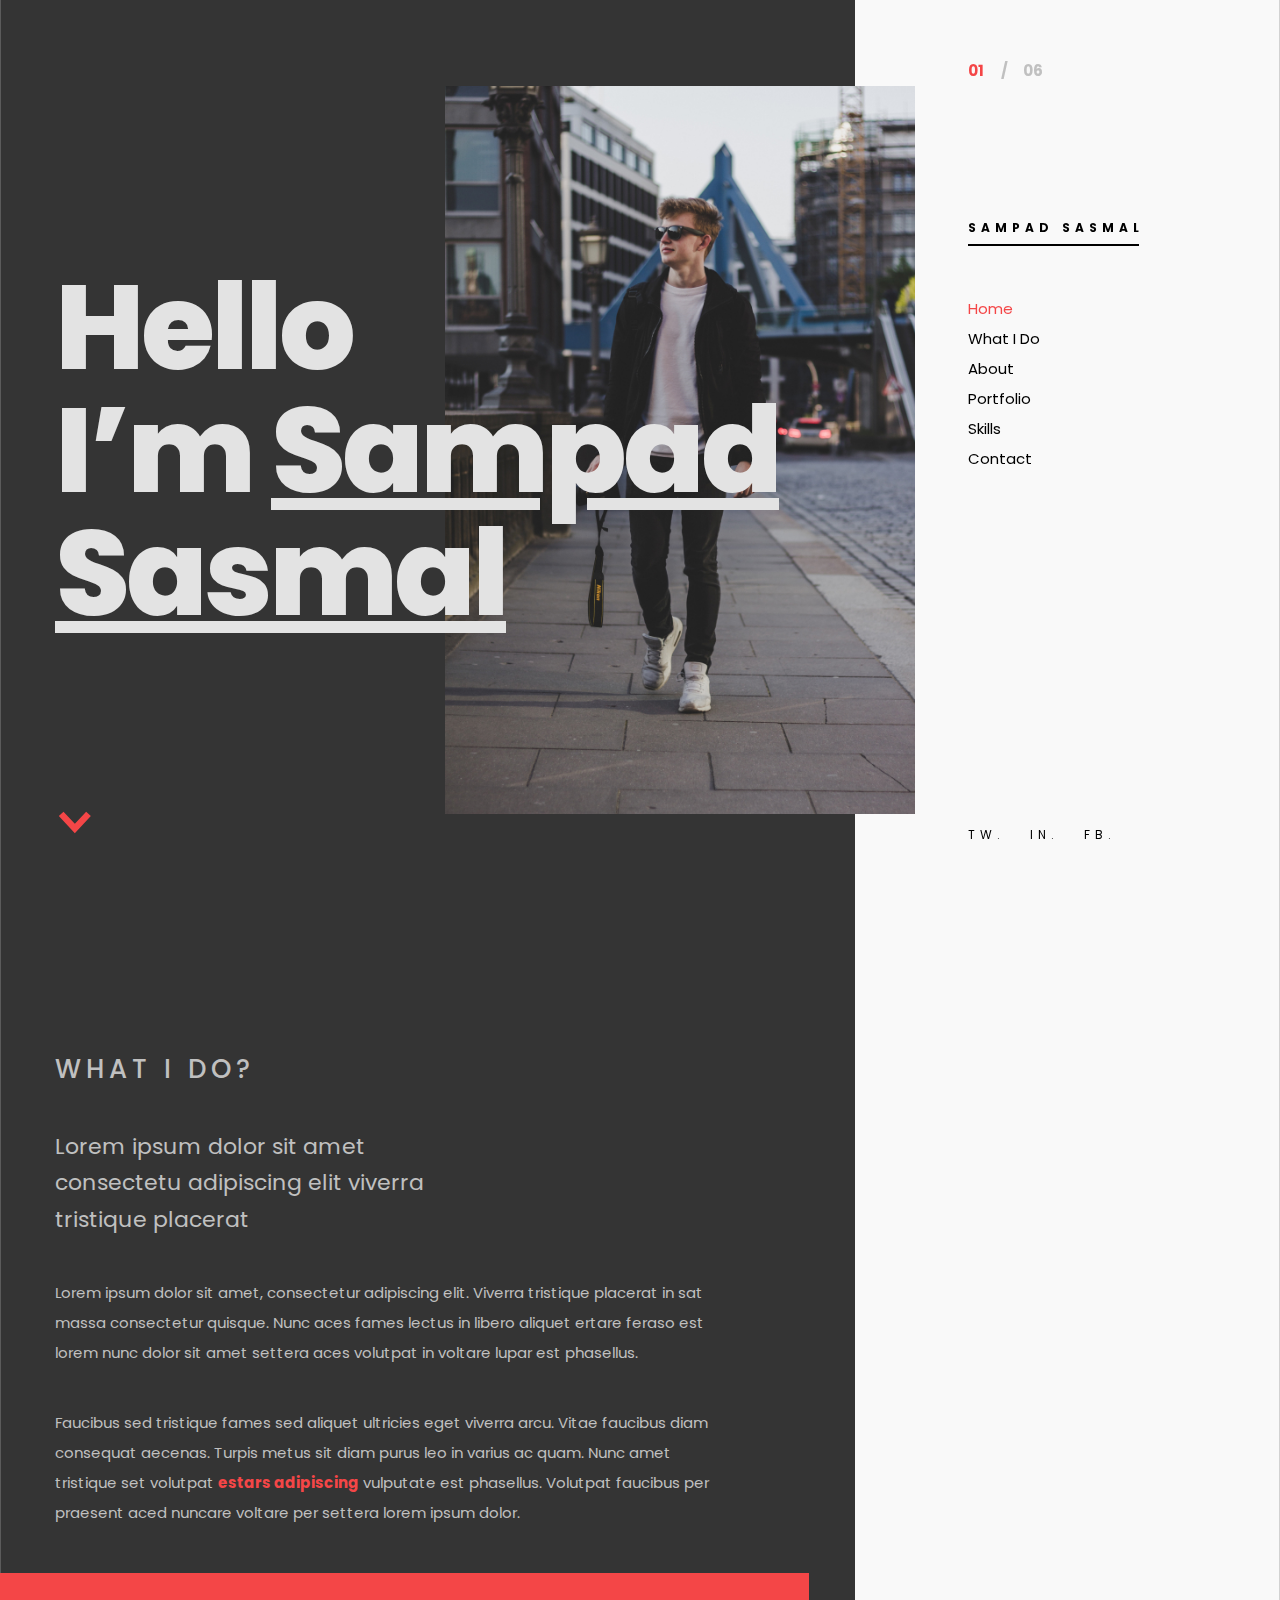
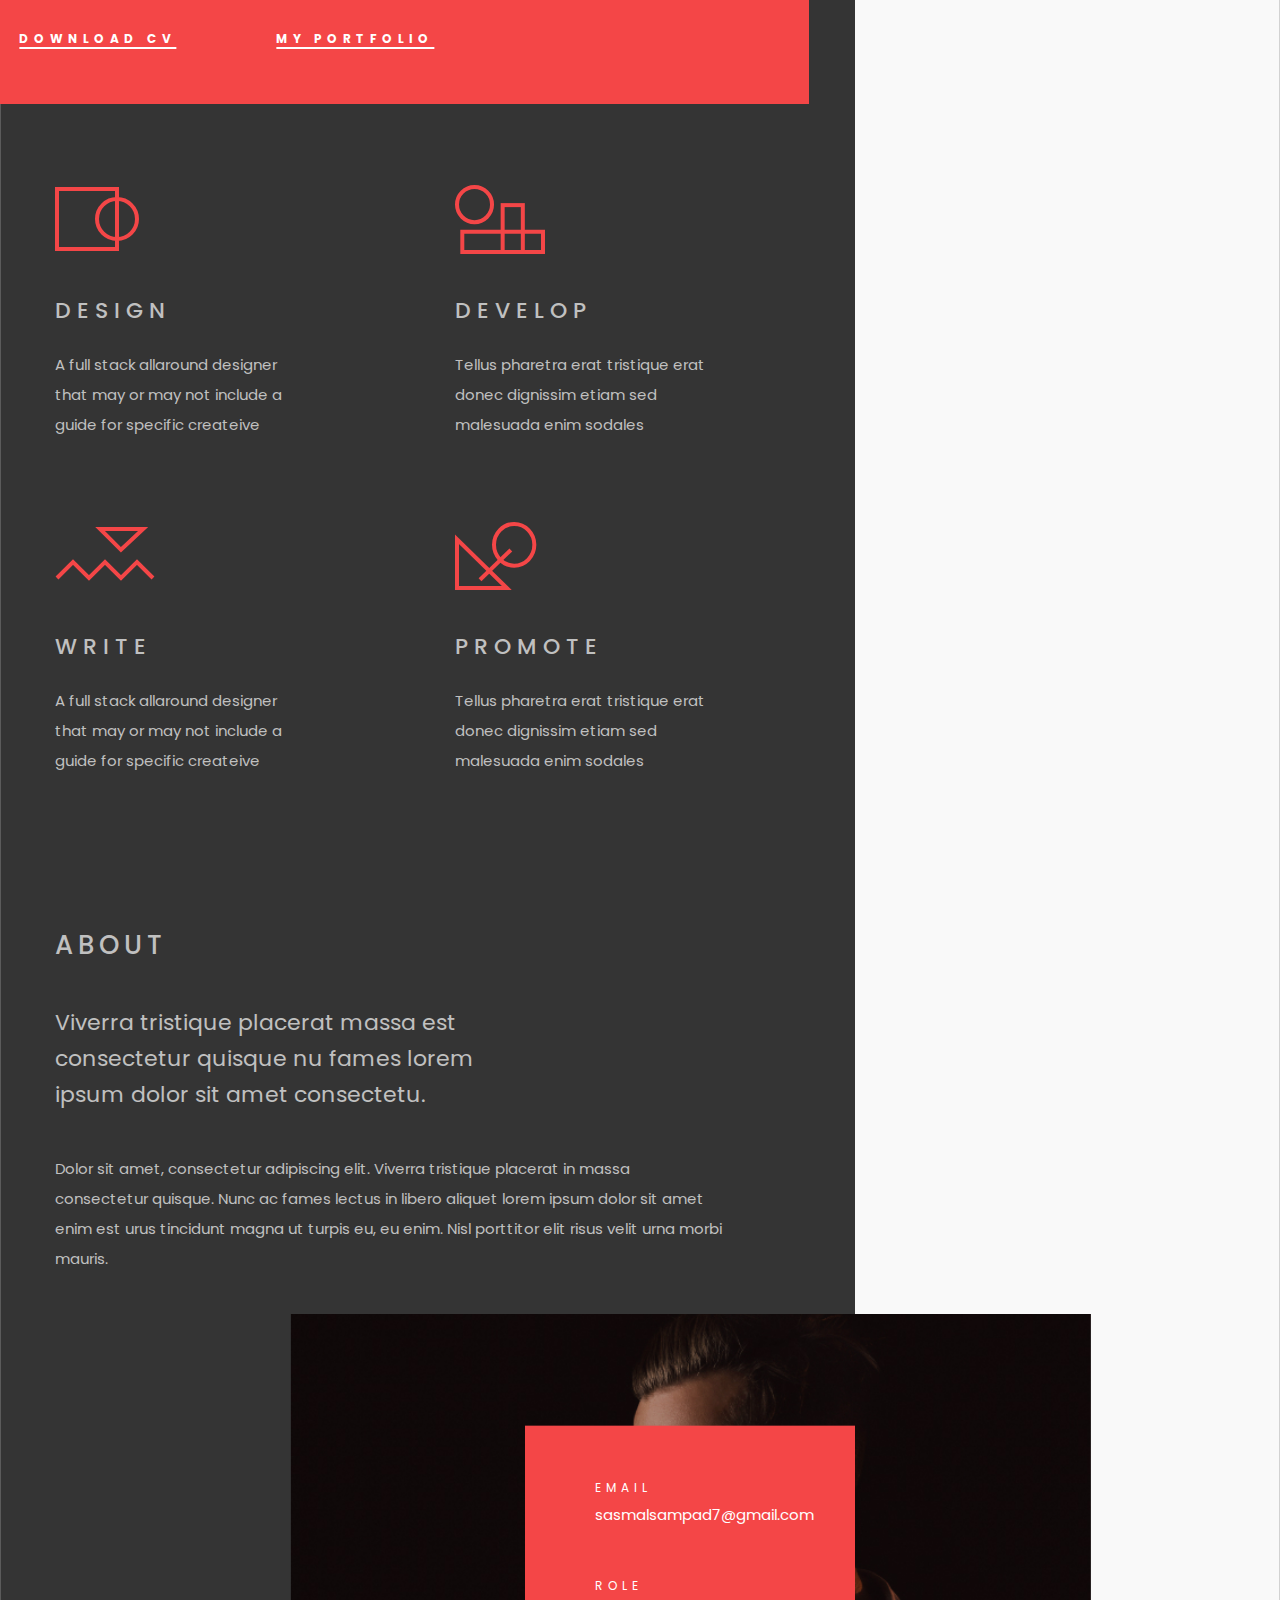
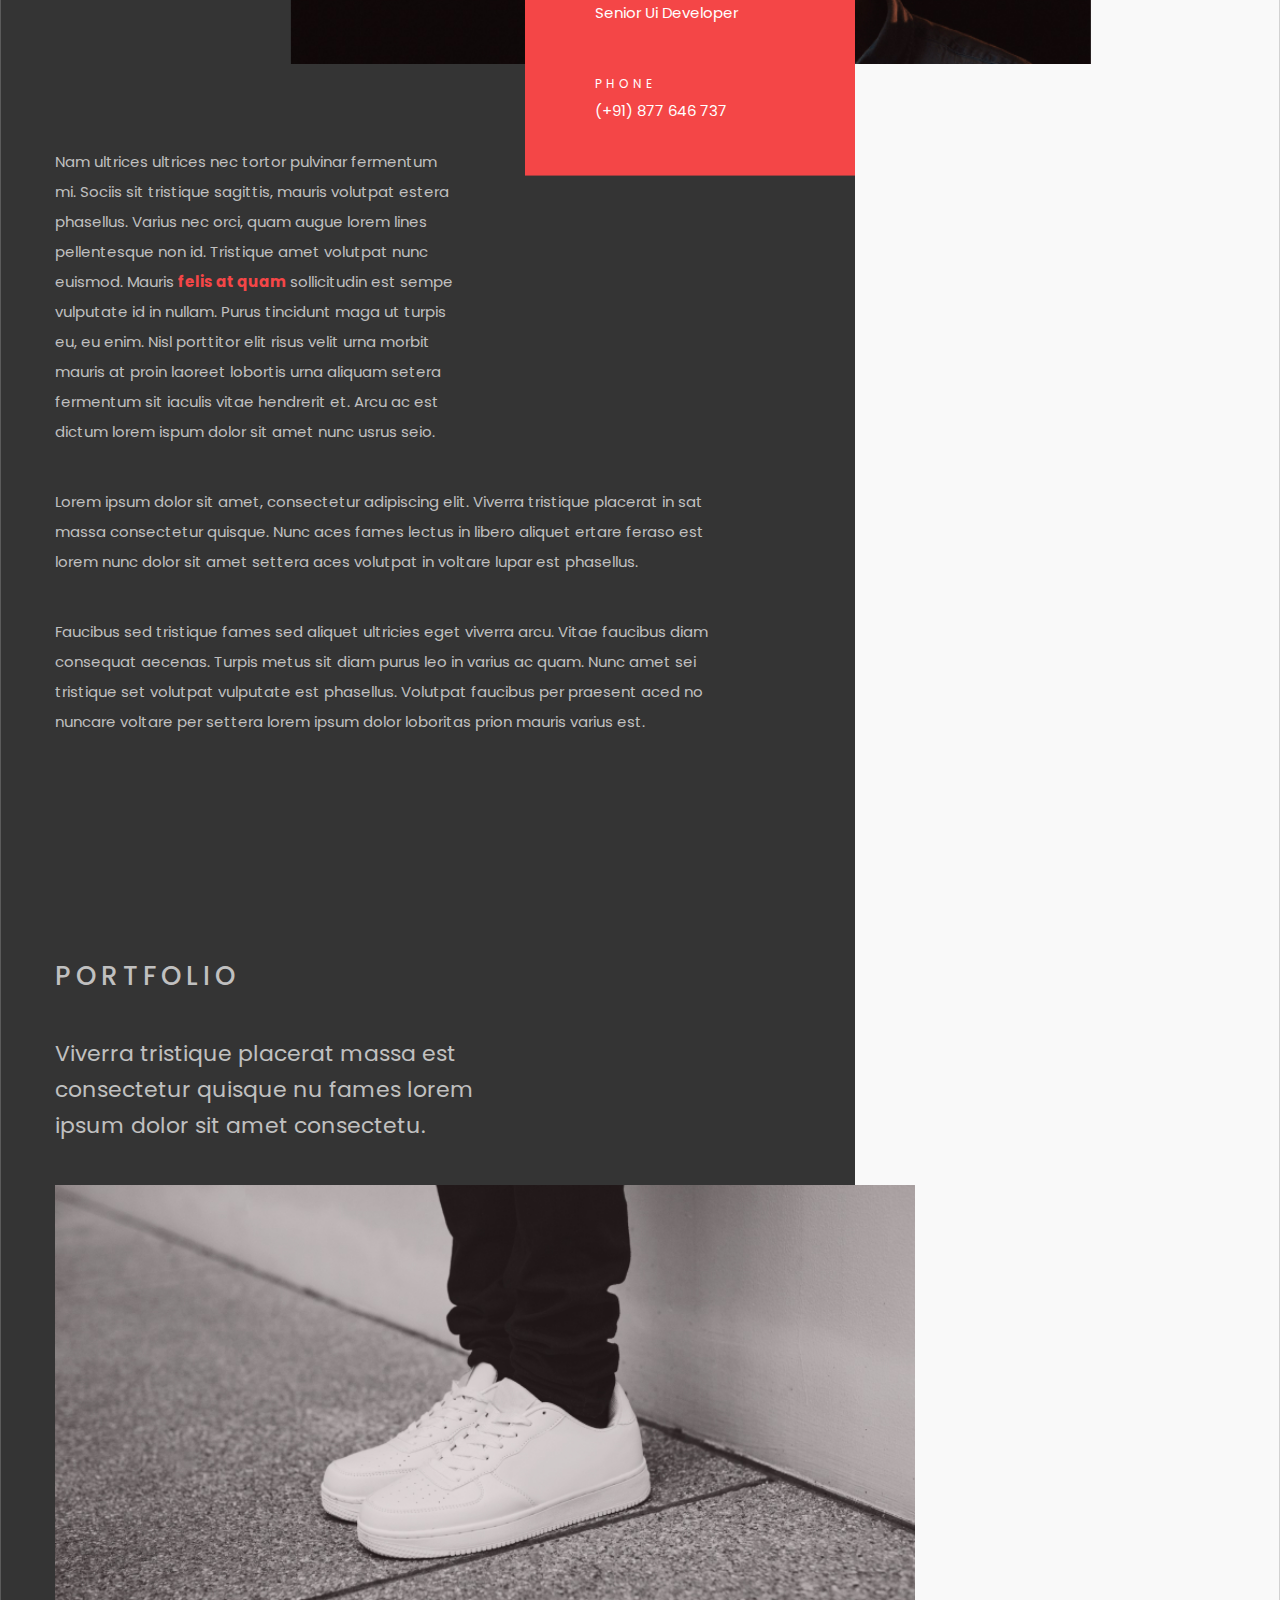
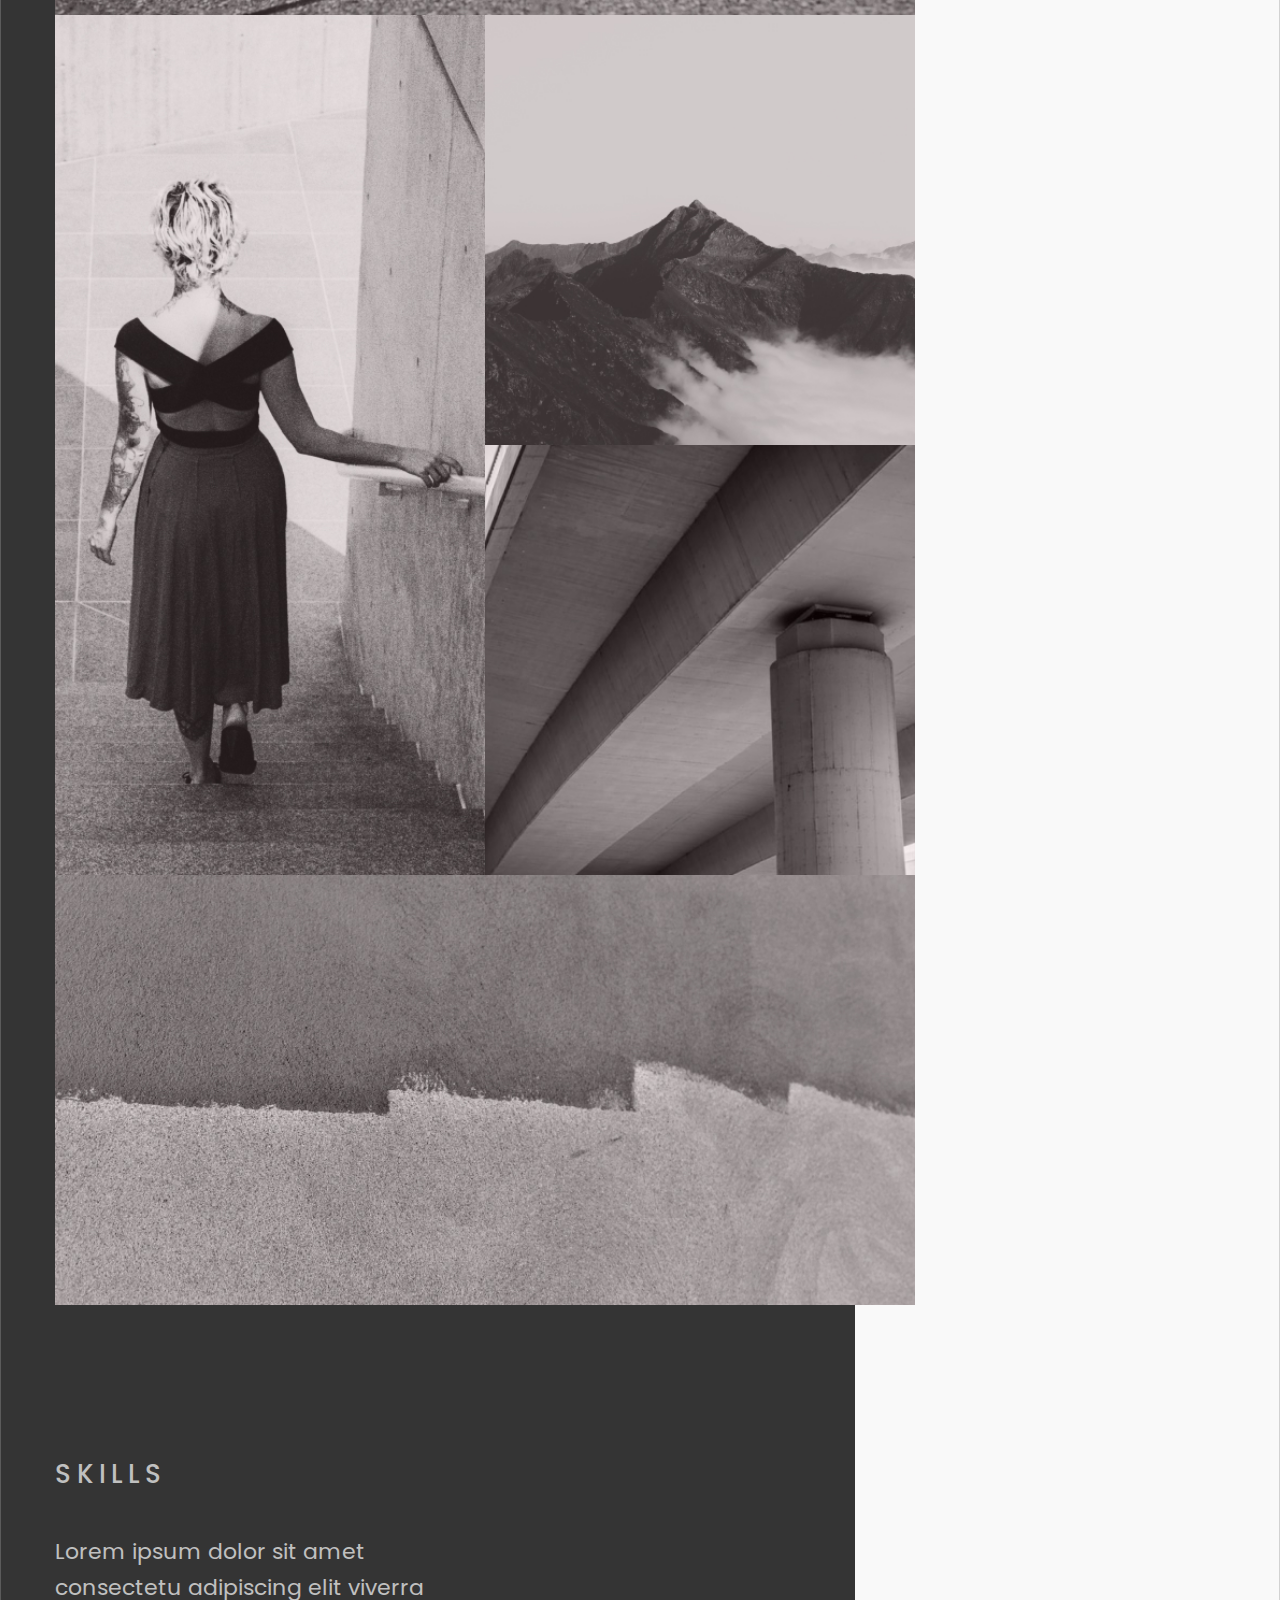
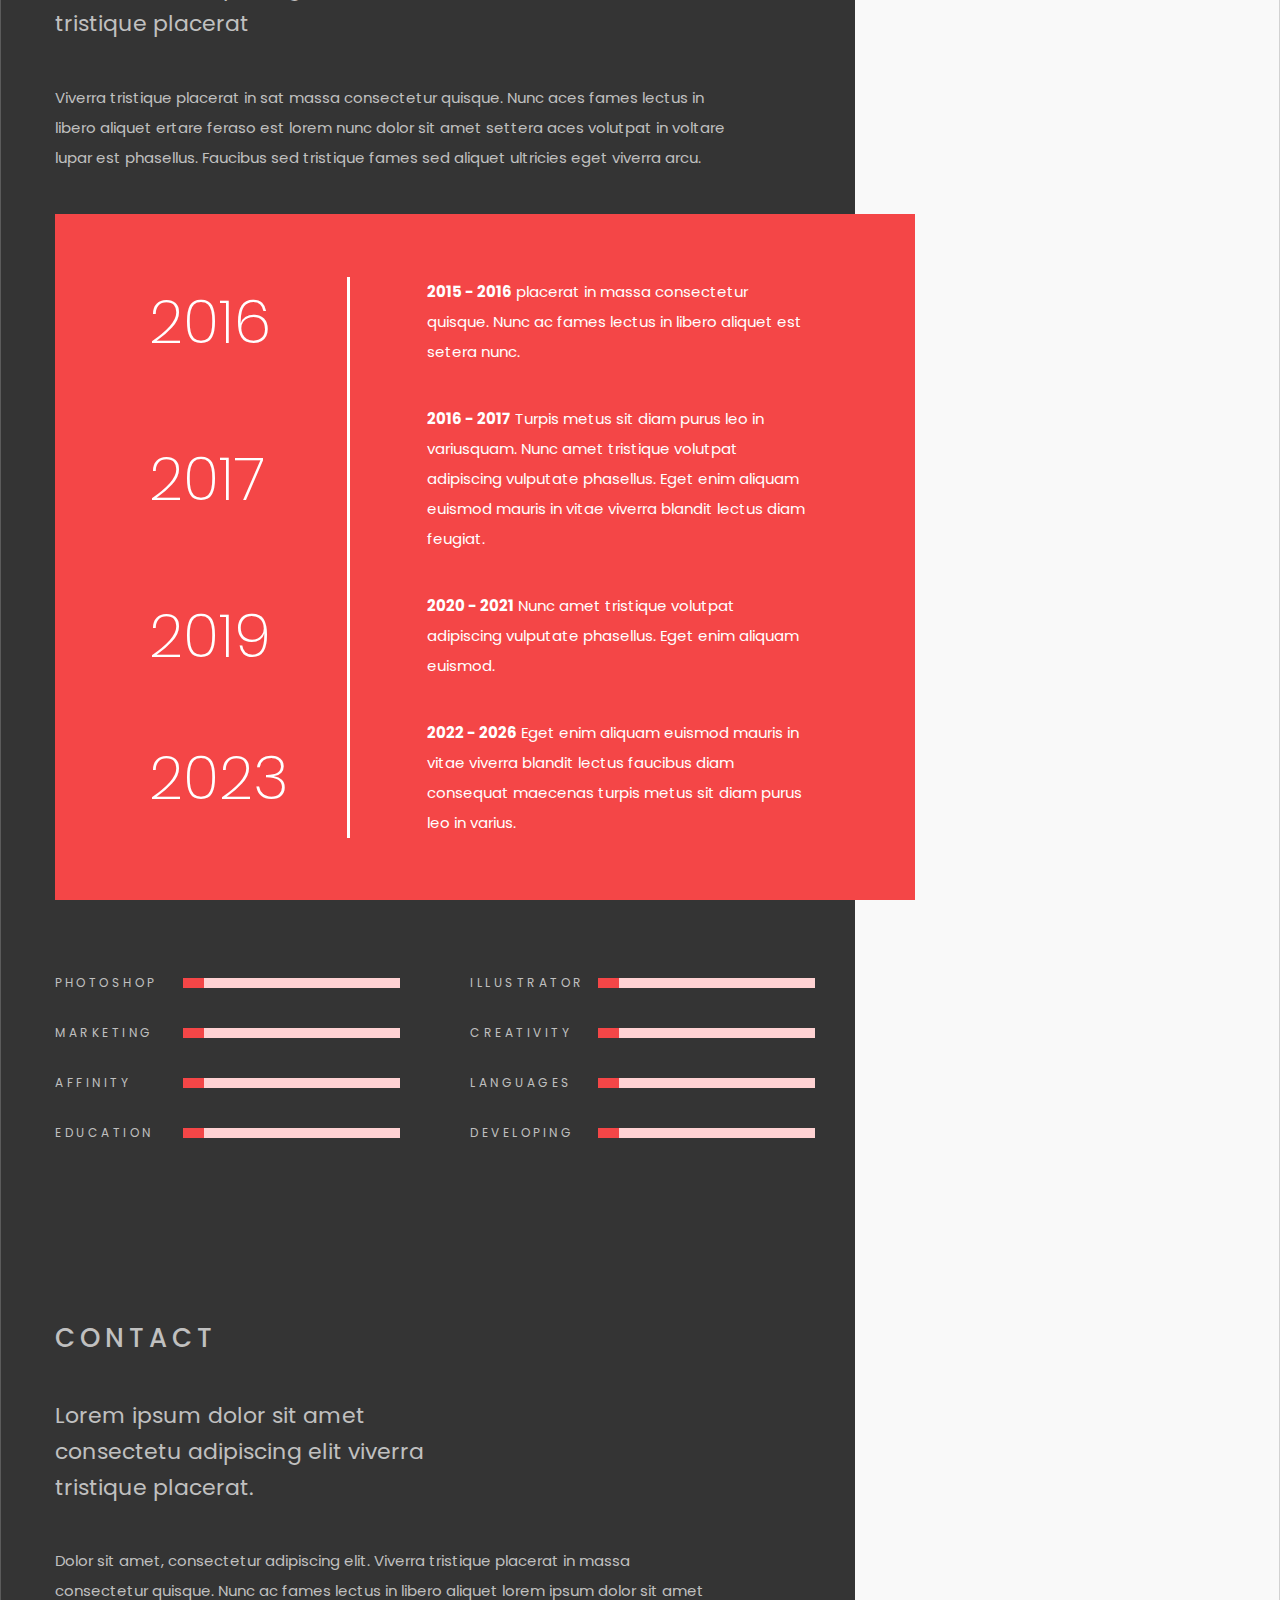
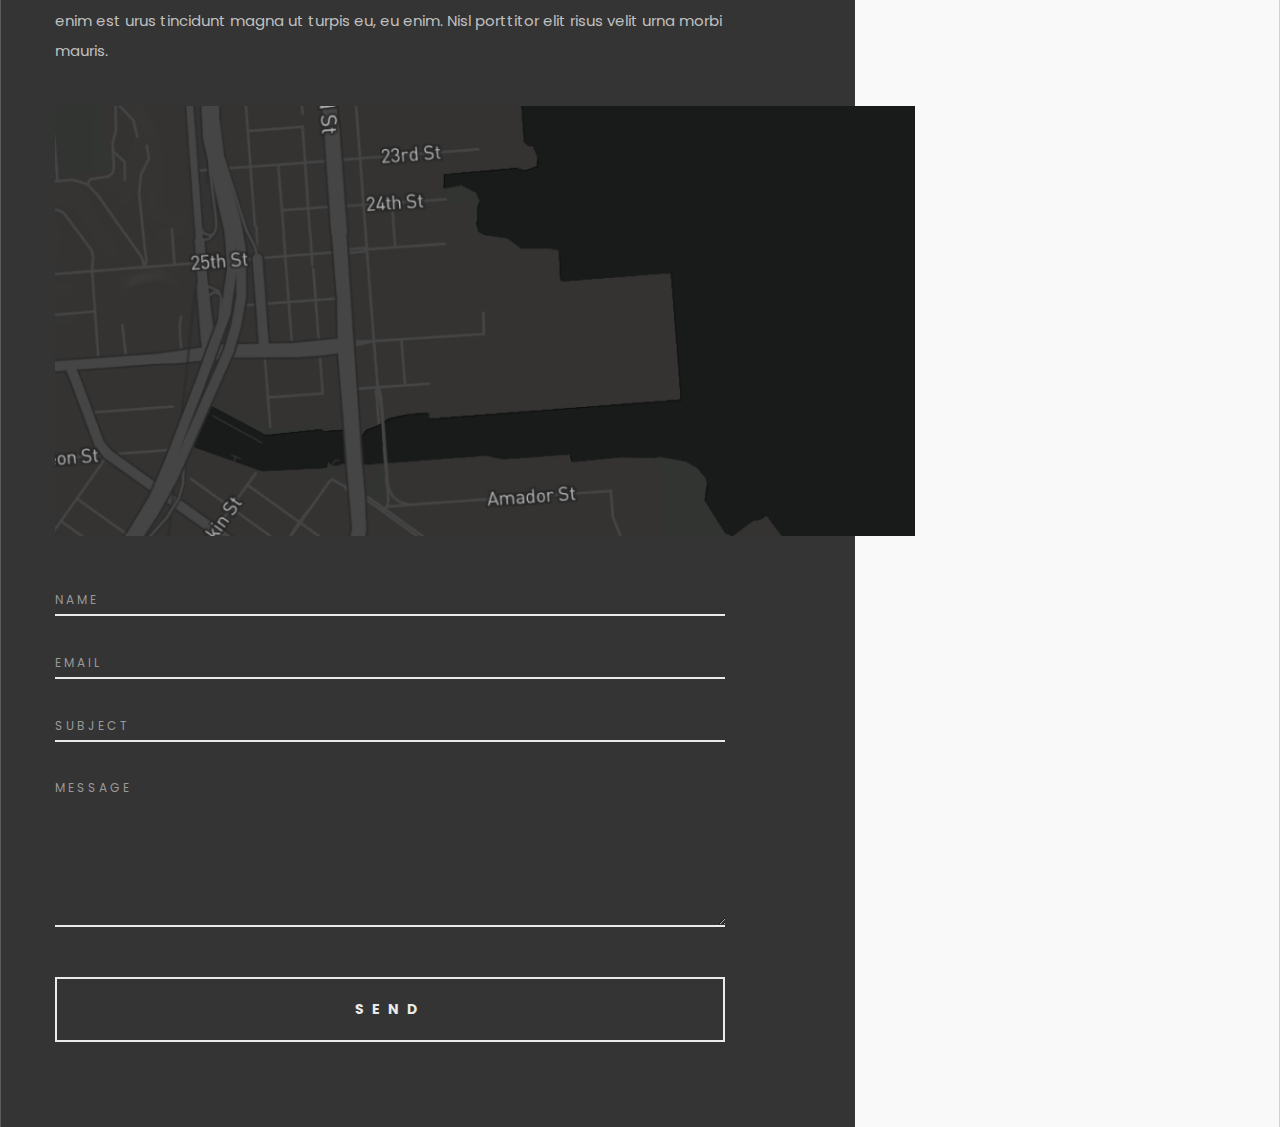
==== commit 9efc3f5b: "color changes" ====
--- a/index.html
+++ b/index.html
@@ -4,14 +4,14 @@
 
 <head>
     <meta http-equiv="Content-Type" content="text/html; charset=UTF-8">
-    <title>Ukko - Personal Portfolio HTML Template</title>
-
-    <meta name="description" content="Template by CocoBasic">
-    <meta name="keywords" content="HTML, CSS, JavaScript, PHP">
-    <meta name="author" content="CocoBasic">
+    <title>Sampad Sasmal - Personal Portfolio</title>
+
+    <meta name="description" content="Personal Portfolio">
+    <meta name="keywords" content="HTML, CSS, JavaScript">
+    <meta name="author" content="Sampad Sasmal">
     <meta name="viewport" content="width=device-width, initial-scale=1, shrink-to-fit=no">
 
-    <link rel="shortcut icon" href="https://demo.cocobasic.com/ukko-html/images/favicon.ico">
+    <link rel="shortcut icon" href="favicon_io/favicon.ico">
     <link rel="stylesheet" href="css/clear.css">
     <link rel="stylesheet" href="css/clear.css">
     <link rel="stylesheet" href="css/bootstrap-grid.css">
@@ -24,14 +24,6 @@
             <script src="js/html5shiv.js"></script>            
             <script src="js/respond.min.js"></script>                   
         <![endif]-->
-    <script>
-        window.dataLayer = window.dataLayer || [];
-        function gtag() {
-            dataLayer.push(arguments);
-        }
-        gtag('js', new Date());
-        gtag('config', 'UA-90924782-1', { 'anonymize_ip': true });
-    </script>
 
     <style id="fit-vids-style">
         body{
@@ -77,24 +69,23 @@
                     <div class="total-pages-num">07</div>
                 </div>
                 <div class="nav-container">
-                    <a class="site-title slow-scroll" href="https://demo.cocobasic.com/ukko-html/#home">JACOB
-                        HAWKINS</a>
+                    <a class="site-title slow-scroll" href="#home">SAMPAD 
+                        SASMAL</a>
                     <nav class="nav-menu">
                         <ul class="nav-list">
-                            <li class="current"><a href="https://demo.cocobasic.com/ukko-html/#home">Home</a></li>
-                            <li><a href="https://demo.cocobasic.com/ukko-html/#services">Services</a></li>
-                            <li><a href="https://demo.cocobasic.com/ukko-html/#about">About</a></li>
-                            <li><a href="https://demo.cocobasic.com/ukko-html/#portfolio">Portfolio</a></li>
-                            <li><a href="https://demo.cocobasic.com/ukko-html/#blog">Blog</a></li>
-                            <li><a href="https://demo.cocobasic.com/ukko-html/#skills">Skills</a></li>
-                            <li><a href="https://demo.cocobasic.com/ukko-html/#contact">Contact</a></li>
+                            <li class="current"><a href="#home">Home</a></li>
+                            <li><a href="#services">What I Do</a></li>
+                            <li><a href="#about">About</a></li>
+                            <li><a href="#portfolio">Portfolio</a></li>
+                            <li><a href="#skills">Skills</a></li>
+                            <li><a href="#contact">Contact</a></li>
                         </ul>
                     </nav>
                 </div>
                 <ul class="nav-soc">
-                    <li><a href="https://demo.cocobasic.com/ukko-html/#">TW.</a></li>
-                    <li><a href="https://demo.cocobasic.com/ukko-html/#">IN.</a></li>
-                    <li><a href="https://demo.cocobasic.com/ukko-html/#">FB.</a></li>
+                    <li><a href="#">TW.</a></li>
+                    <li><a href="#">IN.</a></li>
+                    <li><a href="#">FB.</a></li>
                 </ul>
             </div>
             <!-- =============== HEADER END =============== -->
@@ -103,7 +94,7 @@
             <section id="home" class="section section-active">
                 <div class="container-wrap">
                     <h1 class="entry-title" data-jarallax-element="0 30" style="transform: translate3d(0px, 0px, 0px);">
-                        Hello <br>I’m <span>Jacob Hawkins</span>
+                        Hello <br>I’m <span>Sampad Sasmal</span>
                         <div id="jarallax-container-0"
                             style="position: absolute; top: 0px; left: 0px; width: 100%; height: 100%; overflow: hidden; pointer-events: none; z-index: -100;">
                             <div style="position: fixed;"></div>
@@ -116,7 +107,7 @@
                         style="position: absolute; top: 0px; left: 0px; width: 100%; height: 100%; overflow: hidden; pointer-events: none; z-index: -100;">
                         <div style="position: fixed;"></div>
                     </div></img>
-                    <a href="https://demo.cocobasic.com/ukko-html/#services" class="main-btn slow-scroll"><img
+                    <a href="#services" class="main-btn slow-scroll"><img
                             src="icon/scroll-icon.svg" alt=""></a>
                 </div>
             </section>
@@ -126,7 +117,7 @@
             <section id="services" class="section">
 
                 <div class="content-670">
-                    <h2 class="title">SERVICES</h2>
+                    <h2 class="title">WHAT I DO?</h2>
                     <div class="section-des">
                         Lorem ipsum dolor sit amet consectetu adipiscing elit viverra tristique placerat
                     </div>
@@ -138,15 +129,15 @@
                     <p>
                         Faucibus sed tristique fames sed aliquet ultricies eget viverra arcu. Vitae faucibus diam
                         consequat aecenas. Turpis metus sit diam purus leo in varius ac quam. Nunc amet tristique set
-                        volutpat <a href="https://demo.cocobasic.com/ukko-html/#">estars adipiscing</a> vulputate est
+                        volutpat <a href="#">estars adipiscing</a> vulputate est
                         phasellus. Volutpat faucibus per praesent aced nuncare voltare per settera lorem ipsum dolor.
                     </p>
                 </div>
 
                 <ul class="serv-link-cover block-right" data-jarallax-element="0 40"
                     style="position: relative; z-index: 0; transform: translate3d(-132.303px, 0px, 0px);">
-                    <li><a href="https://demo.cocobasic.com/ukko-html/#">DOWNLOAD CV</a></li>
-                    <li><a href="https://demo.cocobasic.com/ukko-html/#">MY PORTFOLIO</a></li>
+                    <li><a href="#">DOWNLOAD CV</a></li>
+                    <li><a href="#">MY PORTFOLIO</a></li>
                     <div id="jarallax-container-2"
                         style="position: absolute; top: 0px; left: 0px; width: 100%; height: 100%; overflow: hidden; pointer-events: none; z-index: -100;">
                         <div style="position: fixed;"></div>
@@ -223,15 +214,15 @@
                     style="position: relative; z-index: 0; transform: translate3d(0px, -361.324px, 0px);">
                     <li>
                         <h6>EMAIL</h6>
-                        <a href="mailto:jackob@yourwebsite.com">jackob@yourwebsite.com</a>
+                        <a href="mailto:sasmalsampad7@gmail.com">sasmalsampad7@gmail.com</a>
                     </li>
                     <li>
                         <h6>ROLE</h6>
-                        <span>Lead Designer</span>
+                        <span>Senior Ui Developer</span>
                     </li>
                     <li>
                         <h6>PHONE</h6>
-                        <a href="tel:+987987654321">(+987) 987 654 321</a>
+                        <a href="tel:+8777646737">(+91) 877 646 737</a>
                     </li>
                     <div id="jarallax-container-4"
                         style="position: absolute; top: 0px; left: 0px; width: 100%; height: 100%; overflow: hidden; pointer-events: none; z-index: -100;">
@@ -244,7 +235,7 @@
                         Nam ultrices ultrices nec tortor pulvinar fermentum mi. Sociis sit tristique sagittis, mauris
                         volutpat estera phasellus. Varius nec orci, quam augue lorem lines pellentesque non id.
                         Tristique amet volutpat nunc euismod. Mauris <a
-                            href="https://demo.cocobasic.com/ukko-html/#">felis at quam</a> sollicitudin est sempe
+                            href="#">felis at quam</a> sollicitudin est sempe
                         vulputate id in nullam. Purus tincidunt maga ut turpis eu, eu enim. Nisl porttitor elit risus
                         velit urna morbit mauris at proin laoreet lobortis urna aliquam setera fermentum sit iaculis
                         vitae hendrerit et. Arcu ac est dictum lorem ispum dolor sit amet nunc usrus seio.
@@ -283,7 +274,7 @@
                         <div id="p-item-1" class="grid-item element-item p-one"
                             style="position: absolute; left: 0%; top: 0px;">
                             <a class="item-link ajax-portfolio"
-                                href="https://demo.cocobasic.com/ukko-html/portfolio-1.html" data-id="1">
+                                href="#" data-id="1">
                                 <img src="img/portfolio1.jpg" alt="">
                                 <div class="portfolio-text-holder">
                                     <div class="portfolio-text-wrapper">
@@ -297,7 +288,7 @@
                         <div id="p-item-2" class="grid-item element-item p-one-half"
                             style="position: absolute; left: 0%; top: 430px;">
                             <a class="item-link ajax-portfolio"
-                                href="https://demo.cocobasic.com/ukko-html/portfolio-2.html" data-id="2">
+                                href="#" data-id="2">
                                 <img src="img/portfolio2.jpg" alt="">
                                 <div class="portfolio-text-holder">
                                     <div class="portfolio-text-wrapper">
@@ -311,7 +302,7 @@
                         <div id="p-item-3" class="grid-item element-item p-one-half"
                             style="position: absolute; left: 50%; top: 430px;">
                             <a class="item-link ajax-portfolio"
-                                href="https://demo.cocobasic.com/ukko-html/portfolio-3.html" data-id="3">
+                                href="#" data-id="3">
                                 <img src="img/portfolio3.jpg" alt="">
                                 <div class="portfolio-text-holder">
                                     <div class="portfolio-text-wrapper">
@@ -352,64 +343,7 @@
                 </div>
             </section>
             <!-- ================== PORTFOLIO END ================== -->
-
-            <!-- ==================== BLOG ==================== -->
-            <section id="blog" class="section">
-                <h2 class="title">BLOG</h2>
-                <div class="section-des">
-                    Viverra tristique placerat massa est consectetur quisque nu fames lorem
-                </div>
-
-                <ul class="home-blog-list">
-                    <li>
-                        <a href="https://demo.cocobasic.com/ukko-html/single-blog.html">The carbon in our apple pies
-                            vanquis</a>
-                        <div class="blog-list-info">
-                            <div class="date">MAR 25, 2021</div>
-                            <div class="category">BRANDING</div>
-                        </div>
-                    </li>
-
-                    <li>
-                        <a href="https://demo.cocobasic.com/ukko-html/single-blog.html">Perga white dwarf tesseract
-                            worldlets</a>
-                        <div class="blog-list-info">
-                            <div class="date">FEB 2, 2021</div>
-                            <div class="category">ART</div>
-                        </div>
-                    </li>
-
-                    <li>
-                        <a href="https://demo.cocobasic.com/ukko-html/single-blog.html">Network of wormholes
-                            astonishment</a>
-                        <div class="blog-list-info">
-                            <div class="date">NOV 13, 2020</div>
-                            <div class="category">INTERIOR</div>
-                        </div>
-                    </li>
-
-                    <li>
-                        <a href="https://demo.cocobasic.com/ukko-html/single-blog.html">Citizens of distant epochs van
-                            apollonius</a>
-                        <div class="blog-list-info">
-                            <div class="date">AUG 7, 2020</div>
-                            <div class="category">BUSINESS</div>
-                        </div>
-                    </li>
-
-                    <li>
-                        <a href="https://demo.cocobasic.com/ukko-html/single-blog.html">Encyclopaedia galactica shores
-                            of cosmic</a>
-                        <div class="blog-list-info">
-                            <div class="date">JUN 16, 2020</div>
-                            <div class="category">DESIGN</div>
-                        </div>
-                    </li>
-                </ul>
-
-            </section>
-            <!-- ================== BLOG END ================== -->
-
+            
             <!-- ================== SKILLS ================== -->
             <section id="skills" class="section">
                 <h2 class="title">SKILLS</h2>
--- a/css/style.css
+++ b/css/style.css
@@ -32,7 +32,7 @@
 }
 
 body {
-    color: #000000;
+    color: #c0c0c0;
     line-height: 2;
     font-size: 15px;
     font-family: "Poppins", sans-serif;
@@ -40,7 +40,7 @@
     min-width: 320px;
     position: relative;
     overflow-x: hidden;
-    background: linear-gradient(to right, #fff0f0 0%, #fff0f0 60%, white 60%);
+    background: linear-gradient(to right, #343434 30%, #fff0f0 60%, #f9f9f9 60%);
     background-position: center;
 }
 
@@ -100,7 +100,7 @@
 .page-wrapper {
     pointer-events: auto;
     width: 100%;
-    background-color: #fff0f0;
+    background-color: #343434;
     max-width: 800px;
 }
 
@@ -362,7 +362,7 @@
 
 #home .entry-title {
     position: absolute;
-    color: #f44647;
+    color: #e3e3e3;
     font-weight: 800;
     font-size: 140px;
     line-height: 143px;
@@ -497,6 +497,10 @@
 .about-img {
     max-width: 100%;
     display: block;
+    height: 380px;
+    width: 100%;
+    object-fit: cover;
+    object-position: 0 -30px;
 }
 
 .about-info {
@@ -992,7 +996,7 @@
     font-size: 12px;
     line-height: 25px;
     letter-spacing: 3px;
-    color: #000;
+    color: #eaeaea;
     background-color: transparent;
     border: 0;
     border-bottom: 2px solid;
@@ -1029,7 +1033,7 @@
     vertical-align: middle;
     text-decoration: none;
     background-color: transparent;
-    color: #000;
+    color: #eaeaea;
     font-family: 'Poppins', sans-serif;
     font-weight: 700;
     width: 100%;
@@ -1046,7 +1050,7 @@
 .contact-form input[type=email]::-webkit-input-placeholder, 
 .contact-form textarea::-webkit-input-placeholder {
     font-family: 'Poppins', sans-serif;
-    color: #000;
+    color: #999999;
     font-weight: 400;
     font-size: 12px;
     line-height: 25px;    
@@ -1057,7 +1061,7 @@
 .contact-form input[type=email]:-ms-input-placeholder, 
 .contact-form textarea:-ms-input-placeholder {
     font-family: 'Poppins', sans-serif;
-    color: #000;
+    color: #999999;
     font-weight: 400;
     font-size: 12px;
     line-height: 25px;    
@@ -1068,7 +1072,7 @@
 .contact-form input[type=email]::placeholder, 
 .contact-form textarea::placeholder {
     font-family: 'Poppins', sans-serif;
-    color: #000;
+    color: #999999;
     font-weight: 400;
     font-size: 12px;
     line-height: 25px;
@@ -1329,7 +1333,7 @@
 @media (max-width: 1020px) {
 
     body {
-        background: #fff0f0;
+        background: #343434;
     }
 
 }
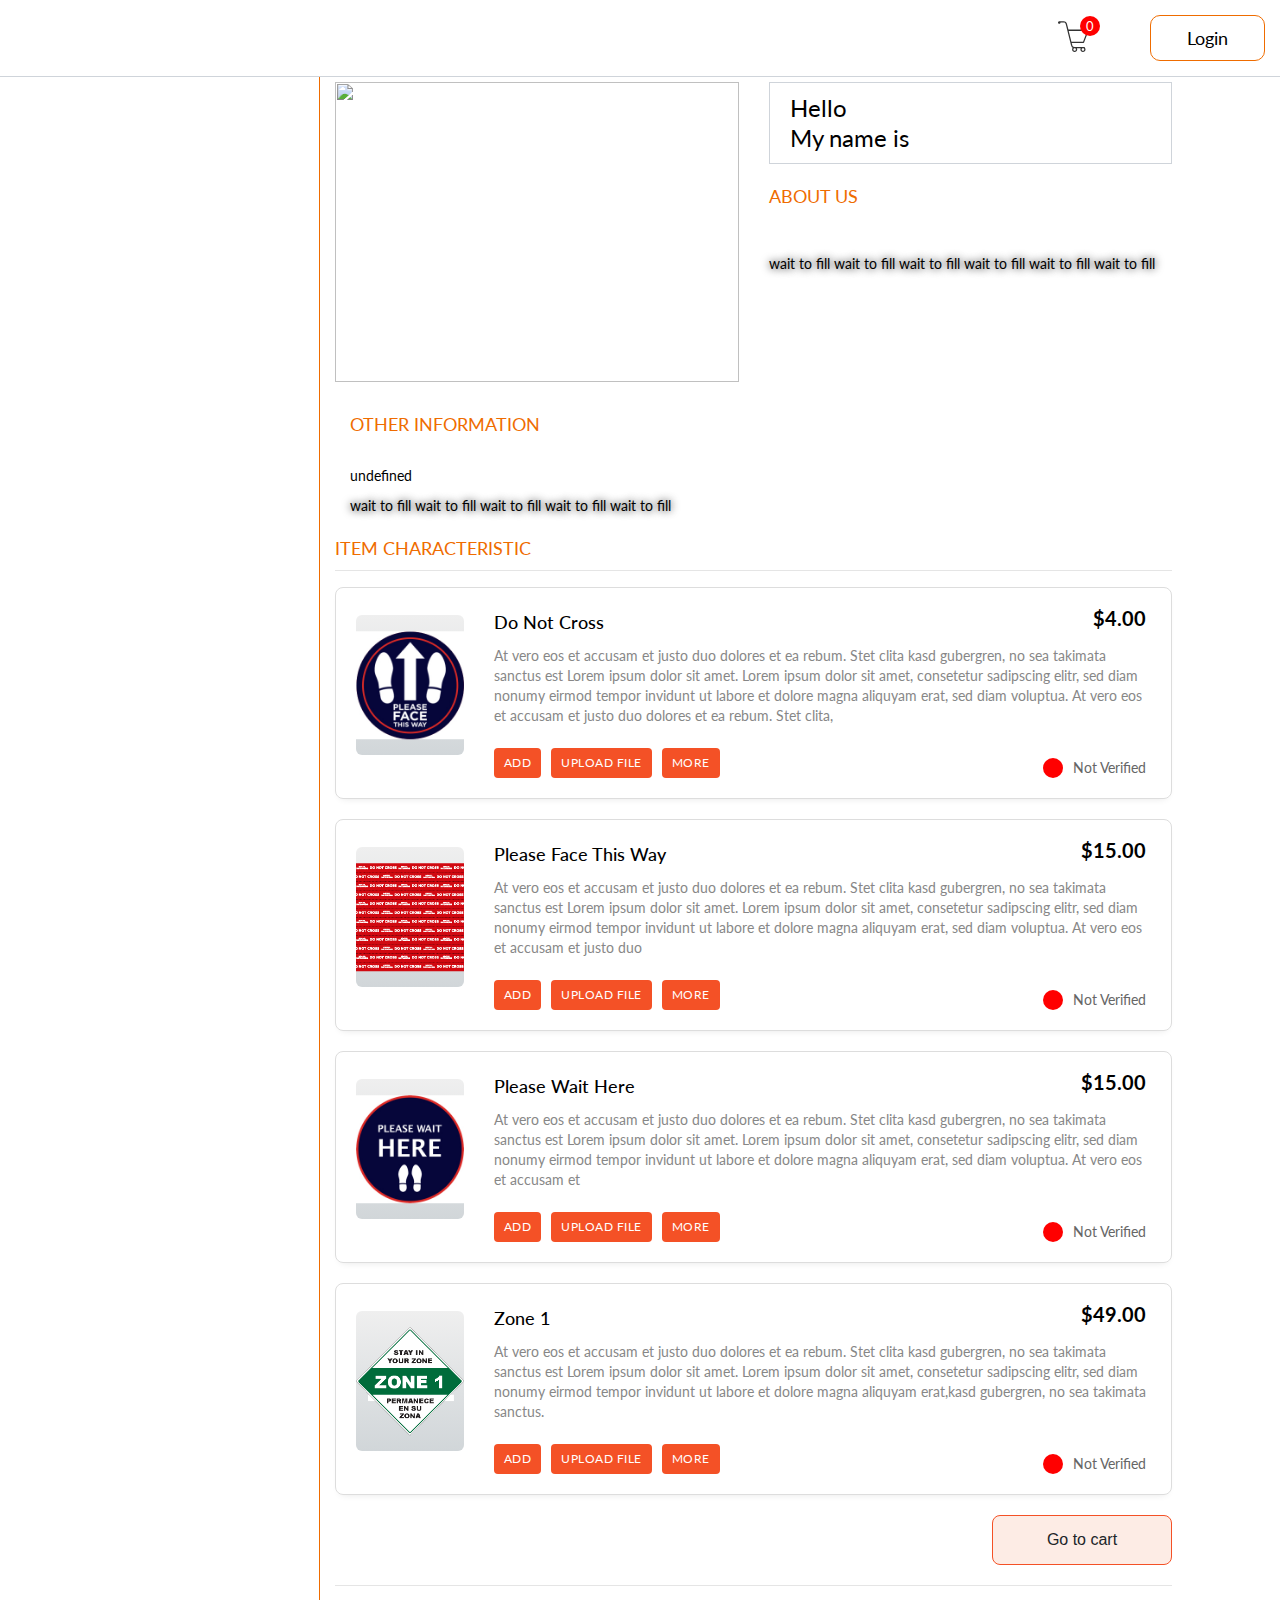
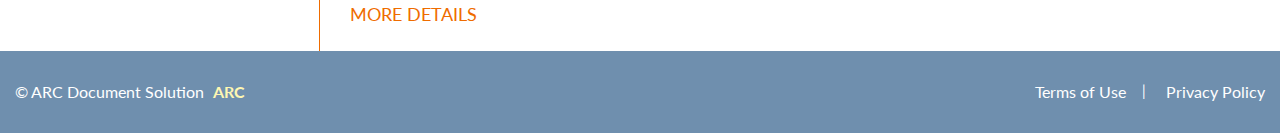
==== commit 4a7ab945: "add new pwa project" ====
--- a/index.html
+++ b/index.html
@@ -1,512 +1,50 @@
-<!DOCTYPE html>
-<!-- saved from url=(0037)https://demo.cocobasic.com/ukko-html/ -->
-<html lang="en-US">
+<!doctype html>
+<html lang="en">
+<head>
+  <meta charset="utf-8">
+  <title>Analytics</title>
+  <base href="/">
 
-<head>
-    <meta http-equiv="Content-Type" content="text/html; charset=UTF-8">
-    <title>Sampad Sasmal - Personal Portfolio</title>
+  <meta http-equiv="X-UA-Compatible" content="IE=edge">
+	<meta name="viewport" content="width=device-width; initial-scale=1.0; maximum-scale=1.0; user-scalable=0;">
+  <link href="https://fonts.googleapis.com/css?family=Lato:300,300i,400,400i,700,700i,900" rel="stylesheet">
+  <link rel="icon" type="image/x-icon" href="favicon.ico">
+  <script src="https://js.stripe.com/v3/"></script>
+  <!-- <link rel="stylesheet" href="https://stackpath.bootstrapcdn.com/bootstrap/3.3.7/css/bootstrap.min.css" integrity="sha384-ggOyR0iXCbMQv3Xipma34MD+dH/1fQ784/j6cY/iJTQUOhcWr7x9JvoRxT2MZw1T" crossorigin="anonymous"> -->
 
-    <meta name="description" content="Personal Portfolio">
-    <meta name="keywords" content="HTML, CSS, JavaScript">
-    <meta name="author" content="Sampad Sasmal">
-    <meta name="viewport" content="width=device-width, initial-scale=1, shrink-to-fit=no">
-
-    <link rel="shortcut icon" href="favicon_io/favicon.ico">
-    <link rel="stylesheet" href="css/clear.css">
-    <link rel="stylesheet" href="css/clear.css">
-    <link rel="stylesheet" href="css/bootstrap-grid.css">
-    <link rel="stylesheet" href="css/prettyPhoto.css">
-    <link rel="stylesheet" href="css/owl.carousel.min.css">
-    <link rel="stylesheet" href="css/owl.theme.default.min.css">
-    <link rel="stylesheet" href="css/style.css">
-    <link href='https://fonts.googleapis.com/css?family=Poppins:400,500,700,800,900' rel='stylesheet' type='text/css'>
-    <!--[if lt IE 9]>
-            <script src="js/html5shiv.js"></script>            
-            <script src="js/respond.min.js"></script>                   
-        <![endif]-->
-
-    <style id="fit-vids-style">
-        body{
-            font-family: 'Poppins', sans-serif;
-        }
-        .fluid-width-video-wrapper {
-            width: 100%;
-            position: relative;
+  <link rel="manifest" href="manifest.json">
+  <meta name="theme-color" content="#1976d2">
+<link rel="stylesheet" href="styles.ce4c5621f113576e1fd5.css"></head>
+<body>
+  <app-root>
+      <style>
+          body { 
+            border: 0; 
+            margin: 0; 
             padding: 0;
-        }
-
-        .fluid-width-video-wrapper iframe,
-        .fluid-width-video-wrapper object,
-        .fluid-width-video-wrapper embed {
+          }
+      
+          .loader-container{
             position: absolute;
-            top: 0;
-            left: 0;
-            width: 100%;
-            height: 100%;
-        }
-    </style>
-</head>
-
-<body class="one-page">
-
-    <div class="doc-loader" style="display: none;"></div>
-
-    <div class="container">
-        <div class="page-wrapper">
-
-            <!-- ================= HEADER ================= -->
-            <div id="nav-btn" class="nav-btn">
-                <span class="nav-btn-cover">
-                    <span class="menu-line"></span>
-                </span>
-            </div>
-            <div class="s-nav">
-                <div class="nav-count">
-                    <div class="current-num">
-                        <span style="opacity: 1; left: 0px;">01</span>
-                    </div>
-                    <div class="pagination-sep">/</div>
-                    <div class="total-pages-num">07</div>
-                </div>
-                <div class="nav-container">
-                    <a class="site-title slow-scroll" href="#home">SAMPAD 
-                        SASMAL</a>
-                    <nav class="nav-menu">
-                        <ul class="nav-list">
-                            <li class="current"><a href="#home">Home</a></li>
-                            <li><a href="#services">What I Do</a></li>
-                            <li><a href="#about">About</a></li>
-                            <li><a href="#portfolio">Portfolio</a></li>
-                            <li><a href="#skills">Skills</a></li>
-                            <li><a href="#contact">Contact</a></li>
-                        </ul>
-                    </nav>
-                </div>
-                <ul class="nav-soc">
-                    <li><a href="#">TW.</a></li>
-                    <li><a href="#">IN.</a></li>
-                    <li><a href="#">FB.</a></li>
-                </ul>
-            </div>
-            <!-- =============== HEADER END =============== -->
-
-            <!-- ================== HOME ================== -->
-            <section id="home" class="section section-active">
-                <div class="container-wrap">
-                    <h1 class="entry-title" data-jarallax-element="0 30" style="transform: translate3d(0px, 0px, 0px);">
-                        Hello <br>I’m <span>Sampad Sasmal</span>
-                        <div id="jarallax-container-0"
-                            style="position: absolute; top: 0px; left: 0px; width: 100%; height: 100%; overflow: hidden; pointer-events: none; z-index: -100;">
-                            <div style="position: fixed;"></div>
-                        </div>
-                    </h1>
-                    <img class="main-photo block-right" data-jarallax-element="0 -30"
-                        src="img/photo-1.jpg" alt=""
-                        style="position: relative; z-index: 0; transform: translate3d(0px, 0px, 0px);">
-                    <div id="jarallax-container-1"
-                        style="position: absolute; top: 0px; left: 0px; width: 100%; height: 100%; overflow: hidden; pointer-events: none; z-index: -100;">
-                        <div style="position: fixed;"></div>
-                    </div></img>
-                    <a href="#services" class="main-btn slow-scroll"><img
-                            src="icon/scroll-icon.svg" alt=""></a>
-                </div>
-            </section>
-            <!-- ================= HOME END ================= -->
-
-            <!-- ================== SERVICES ================== -->
-            <section id="services" class="section">
-
-                <div class="content-670">
-                    <h2 class="title">WHAT I DO?</h2>
-                    <div class="section-des">
-                        Lorem ipsum dolor sit amet consectetu adipiscing elit viverra tristique placerat
-                    </div>
-                    <p>
-                        Lorem ipsum dolor sit amet, consectetur adipiscing elit. Viverra tristique placerat in sat massa
-                        consectetur quisque. Nunc aces fames lectus in libero aliquet ertare feraso est lorem nunc dolor
-                        sit amet settera aces volutpat in voltare lupar est phasellus.
-                    </p>
-                    <p>
-                        Faucibus sed tristique fames sed aliquet ultricies eget viverra arcu. Vitae faucibus diam
-                        consequat aecenas. Turpis metus sit diam purus leo in varius ac quam. Nunc amet tristique set
-                        volutpat <a href="#">estars adipiscing</a> vulputate est
-                        phasellus. Volutpat faucibus per praesent aced nuncare voltare per settera lorem ipsum dolor.
-                    </p>
-                </div>
-
-                <ul class="serv-link-cover block-right" data-jarallax-element="0 40"
-                    style="position: relative; z-index: 0; transform: translate3d(-132.303px, 0px, 0px);">
-                    <li><a href="#">DOWNLOAD CV</a></li>
-                    <li><a href="#">MY PORTFOLIO</a></li>
-                    <div id="jarallax-container-2"
-                        style="position: absolute; top: 0px; left: 0px; width: 100%; height: 100%; overflow: hidden; pointer-events: none; z-index: -100;">
-                        <div style="position: fixed;"></div>
-                    </div>
-                </ul>
-
-                <div class="content-670">
-                    <div class="serv-block-wrap">
-
-                        <div class="serv-block-item">
-                            <img src="icon/serv-icon-1.svg" alt="">
-                            <h4>DESIGN</h4>
-                            <p>
-                                A full stack allaround designer that may or may not include a guide for specific
-                                createive
-                            </p>
-                        </div>
-
-                        <div class="serv-block-item">
-                            <img src="icon/serv-icon-2.svg" alt="">
-                            <h4>DEVELOP</h4>
-                            <p>
-                                Tellus pharetra erat tristique erat donec dignissim etiam sed malesuada enim sodales
-                            </p>
-                        </div>
-
-                        <div class="serv-block-item">
-                            <img src="icon/serv-icon-3.svg" alt="">
-                            <h4>WRITE</h4>
-                            <p>
-                                A full stack allaround designer that may or may not include a guide for specific
-                                createive
-                            </p>
-                        </div>
-
-                        <div class="serv-block-item">
-                            <img src="icon/serv-icon-4.svg" alt="">
-                            <h4>PROMOTE</h4>
-                            <p>
-                                Tellus pharetra erat tristique erat donec dignissim etiam sed malesuada enim sodales
-                            </p>
-                        </div>
-
-                    </div>
-                </div>
-            </section>
-            <!-- ================ SERVICES END ================ -->
-
-            <!-- ==================== ABOUT ==================== -->
-            <section id="about" class="section">
-                <h2 class="title">ABOUT</h2>
-                <div class="section-des">
-                    Viverra tristique placerat massa est consectetur quisque nu fames lorem ipsum dolor sit amet
-                    consectetu.
-                </div>
-
-                <div class="content-670">
-                    <p>
-                        Dolor sit amet, consectetur adipiscing elit. Viverra tristique placerat in massa consectetur
-                        quisque. Nunc ac fames lectus in libero aliquet lorem ipsum dolor sit amet enim est urus
-                        tincidunt magna ut turpis eu, eu enim. Nisl porttitor elit risus velit urna morbi mauris.
-                    </p>
-                </div>
-
-                <img class="about-img block-right" data-jarallax-element="0 -40"
-                    src="img/about-img.jpg" alt=""
-                    style="position: relative; z-index: 0; transform: translate3d(317.175px, 0px, 0px);">
-                <div id="jarallax-container-3"
-                    style="position: absolute; top: 0px; left: 0px; width: 100%; height: 100%; overflow: hidden; pointer-events: none; z-index: -100;">
-                    <div style="position: fixed;"></div>
-                </div></img>
-
-                <ul class="about-info" data-threshold="0 0" data-jarallax-element="40 0"
-                    style="position: relative; z-index: 0; transform: translate3d(0px, -361.324px, 0px);">
-                    <li>
-                        <h6>EMAIL</h6>
-                        <a href="mailto:sasmalsampad7@gmail.com">sasmalsampad7@gmail.com</a>
-                    </li>
-                    <li>
-                        <h6>ROLE</h6>
-                        <span>Senior Ui Developer</span>
-                    </li>
-                    <li>
-                        <h6>PHONE</h6>
-                        <a href="tel:+8777646737">(+91) 877 646 737</a>
-                    </li>
-                    <div id="jarallax-container-4"
-                        style="position: absolute; top: 0px; left: 0px; width: 100%; height: 100%; overflow: hidden; pointer-events: none; z-index: -100;">
-                        <div style="position: fixed;"></div>
-                    </div>
-                </ul>
-
-                <div class="about-text content-670">
-                    <p>
-                        Nam ultrices ultrices nec tortor pulvinar fermentum mi. Sociis sit tristique sagittis, mauris
-                        volutpat estera phasellus. Varius nec orci, quam augue lorem lines pellentesque non id.
-                        Tristique amet volutpat nunc euismod. Mauris <a
-                            href="#">felis at quam</a> sollicitudin est sempe
-                        vulputate id in nullam. Purus tincidunt maga ut turpis eu, eu enim. Nisl porttitor elit risus
-                        velit urna morbit mauris at proin laoreet lobortis urna aliquam setera fermentum sit iaculis
-                        vitae hendrerit et. Arcu ac est dictum lorem ispum dolor sit amet nunc usrus seio.
-                    </p>
-                    <p>
-                        Lorem ipsum dolor sit amet, consectetur adipiscing elit. Viverra tristique placerat in sat massa
-                        consectetur quisque. Nunc aces fames lectus in libero aliquet ertare feraso est lorem nunc dolor
-                        sit amet settera aces volutpat in voltare lupar est phasellus.
-                    </p>
-                    <p>
-                        Faucibus sed tristique fames sed aliquet ultricies eget viverra arcu. Vitae faucibus diam
-                        consequat aecenas. Turpis metus sit diam purus leo in varius ac quam. Nunc amet sei tristique
-                        set volutpat vulputate est phasellus. Volutpat faucibus per praesent aced no nuncare voltare per
-                        settera lorem ipsum dolor loboritas prion mauris varius est.
-                    </p>
-                </div>
-
-                <img class="signature" src="img/signature.svg" alt="">
-
-            </section>
-            <!-- ================== ABOUT END ================== -->
-
-            <!-- ==================== PORTFOLIO ==================== -->
-            <section id="portfolio" class="section">
-                <h2 class="title">PORTFOLIO</h2>
-                <div class="section-des">
-                    Viverra tristique placerat massa est consectetur quisque nu fames lorem ipsum dolor sit amet
-                    consectetu.
-                </div>
-
-                <div id="portfolio-wrapper" class="relative block-right">
-                    <div class="portfolio-load-content-holder"></div>
-                    <div class="grid" id="portfolio-grid" style="position: relative; height: 1720px;">
-                        <div class="grid-sizer"></div>
-
-                        <div id="p-item-1" class="grid-item element-item p-one"
-                            style="position: absolute; left: 0%; top: 0px;">
-                            <a class="item-link ajax-portfolio"
-                                href="#" data-id="1">
-                                <img src="img/portfolio1.jpg" alt="">
-                                <div class="portfolio-text-holder">
-                                    <div class="portfolio-text-wrapper">
-                                        <p class="portfolio-text">Sneakers</p>
-                                        <p class="portfolio-cat">Text</p>
-                                    </div>
-                                </div>
-                            </a>
-                        </div>
-
-                        <div id="p-item-2" class="grid-item element-item p-one-half"
-                            style="position: absolute; left: 0%; top: 430px;">
-                            <a class="item-link ajax-portfolio"
-                                href="#" data-id="2">
-                                <img src="img/portfolio2.jpg" alt="">
-                                <div class="portfolio-text-holder">
-                                    <div class="portfolio-text-wrapper">
-                                        <p class="portfolio-text">Stairways</p>
-                                        <p class="portfolio-cat">Text</p>
-                                    </div>
-                                </div>
-                            </a>
-                        </div>
-
-                        <div id="p-item-3" class="grid-item element-item p-one-half"
-                            style="position: absolute; left: 50%; top: 430px;">
-                            <a class="item-link ajax-portfolio"
-                                href="#" data-id="3">
-                                <img src="img/portfolio3.jpg" alt="">
-                                <div class="portfolio-text-holder">
-                                    <div class="portfolio-text-wrapper">
-                                        <p class="portfolio-text">Nature</p>
-                                        <p class="portfolio-cat">Text</p>
-                                    </div>
-                                </div>
-                            </a>
-                        </div>
-
-                        <div class="grid-item element-item p-one-half"
-                            style="position: absolute; left: 50%; top: 860px;">
-                            <a class="item-link" href="https://vimeo.com/199192931" data-rel="prettyPhoto[portfolio]"
-                                rel="prettyPhoto[portfolio]">
-                                <img src="img/portfolio4.jpg" alt="">
-                                <div class="portfolio-text-holder">
-                                    <div class="portfolio-text-wrapper">
-                                        <p class="portfolio-text">Architecture</p>
-                                        <p class="portfolio-cat">Video</p>
-                                    </div>
-                                </div>
-                            </a>
-                        </div>
-
-                        <div class="grid-item element-item p-one" style="position: absolute; left: 0%; top: 1290px;">
-                            <a class="item-link" href="https://demo.cocobasic.com/ukko-html/images/item1.jpg"
-                                data-rel="prettyPhoto[portfolio]" rel="prettyPhoto[portfolio]">
-                                <img src="img/portfolio5.jpg" alt="">
-                                <div class="portfolio-text-holder">
-                                    <div class="portfolio-text-wrapper">
-                                        <p class="portfolio-text">Art</p>
-                                        <p class="portfolio-cat">Image</p>
-                                    </div>
-                                </div>
-                            </a>
-                        </div>
-                    </div>
-                </div>
-            </section>
-            <!-- ================== PORTFOLIO END ================== -->
-            
-            <!-- ================== SKILLS ================== -->
-            <section id="skills" class="section">
-                <h2 class="title">SKILLS</h2>
-                <div class="section-des">
-                    Lorem ipsum dolor sit amet consectetu adipiscing elit viverra tristique placerat
-                </div>
-                <p class="content-670">
-                    Viverra tristique placerat in sat massa consectetur quisque. Nunc aces fames lectus in libero
-                    aliquet ertare feraso est lorem nunc dolor sit amet settera aces volutpat in voltare lupar est
-                    phasellus. Faucibus sed tristique fames sed aliquet ultricies eget viverra arcu.
-                </p>
-
-                <ul class="skills-history block-right">
-                    <li>
-                        <span class="date">2016</span>
-                        <p>
-                            <strong>2015 - 2016</strong> placerat in massa consectetur quisque. Nunc ac fames lectus in
-                            libero aliquet est setera nunc.
-                        </p>
-                    </li>
-
-                    <li>
-                        <span class="date">2017</span>
-                        <p>
-                            <strong>2016 - 2017</strong> Turpis metus sit diam purus leo in variusquam. Nunc amet
-                            tristique volutpat adipiscing vulputate phasellus. Eget enim aliquam euismod mauris in vitae
-                            viverra blandit lectus diam feugiat.
-                        </p>
-                    </li>
-
-                    <li>
-                        <span class="date">2019</span>
-                        <p>
-                            <strong>2020 - 2021</strong> Nunc amet tristique volutpat adipiscing vulputate phasellus.
-                            Eget enim aliquam euismod.
-                        </p>
-                    </li>
-
-                    <li>
-                        <span class="date">2023</span>
-                        <p>
-                            <strong>2022 - 2026</strong> Eget enim aliquam euismod mauris in vitae viverra blandit
-                            lectus faucibus diam consequat maecenas turpis metus sit diam purus leo in varius.
-                        </p>
-                    </li>
-                </ul>
-
-                <ul class="skills-progress">
-                    <li>
-                        <span class="name">PHOTOSHOP</span>
-                        <div class="skill">
-                            <div class="skill-fill" data-fill="55%"></div>
-                        </div>
-                    </li>
-
-                    <li>
-                        <span class="name">ILLUSTRATOR</span>
-                        <div class="skill">
-                            <div class="skill-fill" data-fill="68%"></div>
-                        </div>
-                    </li>
-
-                    <li>
-                        <span class="name">MARKETING</span>
-                        <div class="skill">
-                            <div class="skill-fill" data-fill="80%"></div>
-                        </div>
-                    </li>
-
-                    <li>
-                        <span class="name">CREATIVITY</span>
-                        <div class="skill">
-                            <div class="skill-fill" data-fill="43%"></div>
-                        </div>
-                    </li>
-
-                    <li>
-                        <span class="name">AFFINITY</span>
-                        <div class="skill">
-                            <div class="skill-fill" data-fill="55%"></div>
-                        </div>
-                    </li>
-
-                    <li>
-                        <span class="name">LANGUAGES</span>
-                        <div class="skill">
-                            <div class="skill-fill" data-fill="68%"></div>
-                        </div>
-                    </li>
-
-                    <li>
-                        <span class="name">EDUCATION</span>
-                        <div class="skill">
-                            <div class="skill-fill" data-fill="80%"></div>
-                        </div>
-                    </li>
-
-                    <li>
-                        <span class="name">DEVELOPING</span>
-                        <div class="skill">
-                            <div class="skill-fill" data-fill="43%"></div>
-                        </div>
-                    </li>
-                </ul>
-
-            </section>
-            <!-- =============== SKILLS END =============== -->
-
-            <!-- ==================== ABOUT ==================== -->
-            <section id="contact" class="section">
-                <h2 class="title">CONTACT</h2>
-                <div class="section-des">
-                    Lorem ipsum dolor sit amet consectetu adipiscing elit viverra tristique placerat.
-                </div>
-                <div class="content-670">
-                    <p>
-                        Dolor sit amet, consectetur adipiscing elit. Viverra tristique placerat in massa consectetur
-                        quisque. Nunc ac fames lectus in libero aliquet lorem ipsum dolor sit amet enim est urus
-                        tincidunt magna ut turpis eu, eu enim. Nisl porttitor elit risus velit urna morbi mauris.
-                    </p>
-                </div>
-
-                <a href="https://www.google.com/maps/place/Central+Park/@40.7828647,-73.9653551,15z/data=!4m5!3m4!1s0x0:0xb9df1f7387a94119!8m2!3d40.7828647!4d-73.9653551"
-                    target="_blank">
-                    <img class="block-right" src="img/map.png" alt="">
-                </a>
-
-                <div class="content-670">
-                    <div class="contact-form">
-                        <p>
-                            <input id="name" type="text" name="your-name" placeholder="NAME">
-                        </p>
-                        <p>
-                            <input id="contact-email" type="email" name="your-email" placeholder="EMAIL">
-                        </p>
-                        <p>
-                            <input id="subject" type="text" name="your-subject" placeholder="SUBJECT">
-                        </p>
-                        <p>
-                            <textarea id="message" name="your-message" placeholder="MESSAGE"></textarea>
-                        </p>
-                        <p class="contact-submit-holder">
-                            <input type="submit" value="SEND">
-                        </p>
-                    </div>
-                </div>
-
-            </section>
-            <!-- ================== ABOUT END ================== -->
-        </div>
-    </div>
-
-    <!--=================== SCRIPT ===================-->
-    <script src="js/jquery.js"></script>
-    <script src="js/imagesloaded.pkgd.js"></script>
-    <script src="js/jquery.fitvids.js"></script>
-    <script src="js/jarallax.js"></script>
-    <script src="js/jarallax-element.min.js"></script>
-    <script src="js/isotope.pkgd.js"></script>
-    <script src="js/jquery.prettyPhoto.js"></script>
-    <script src="js/owl.carousel.min.js"></script>
-    <script src="js/main.js"></script>
-
-</body>
-
-</html>+            margin: 0px !important;
+            padding: 0px !important;
+            width:100%;
+            height:100%;
+            background-color:#ccc;
+            display:flex;
+            justify-content:center;
+            align-items:center; 
+            flex-direction: column;
+          }
+          .loader-container img {
+            height: 80px;
+          }
+        </style>
+      <div class="loader-container">
+          <img src="[data-uri]" 
+          alt="">
+          <div class="text-center">Loading ...</div>
+      </div>
+  </app-root>
+<script type="text/javascript" src="runtime.43b965941ffde90190d3.js"></script><script type="text/javascript" src="polyfills.7037a817a5bb670ed2ca.js"></script><script type="text/javascript" src="scripts.deba8808e62cb62604bd.js"></script><script type="text/javascript" src="main.76dc38f1b6a3fe151cd4.js"></script></body>
+</html>
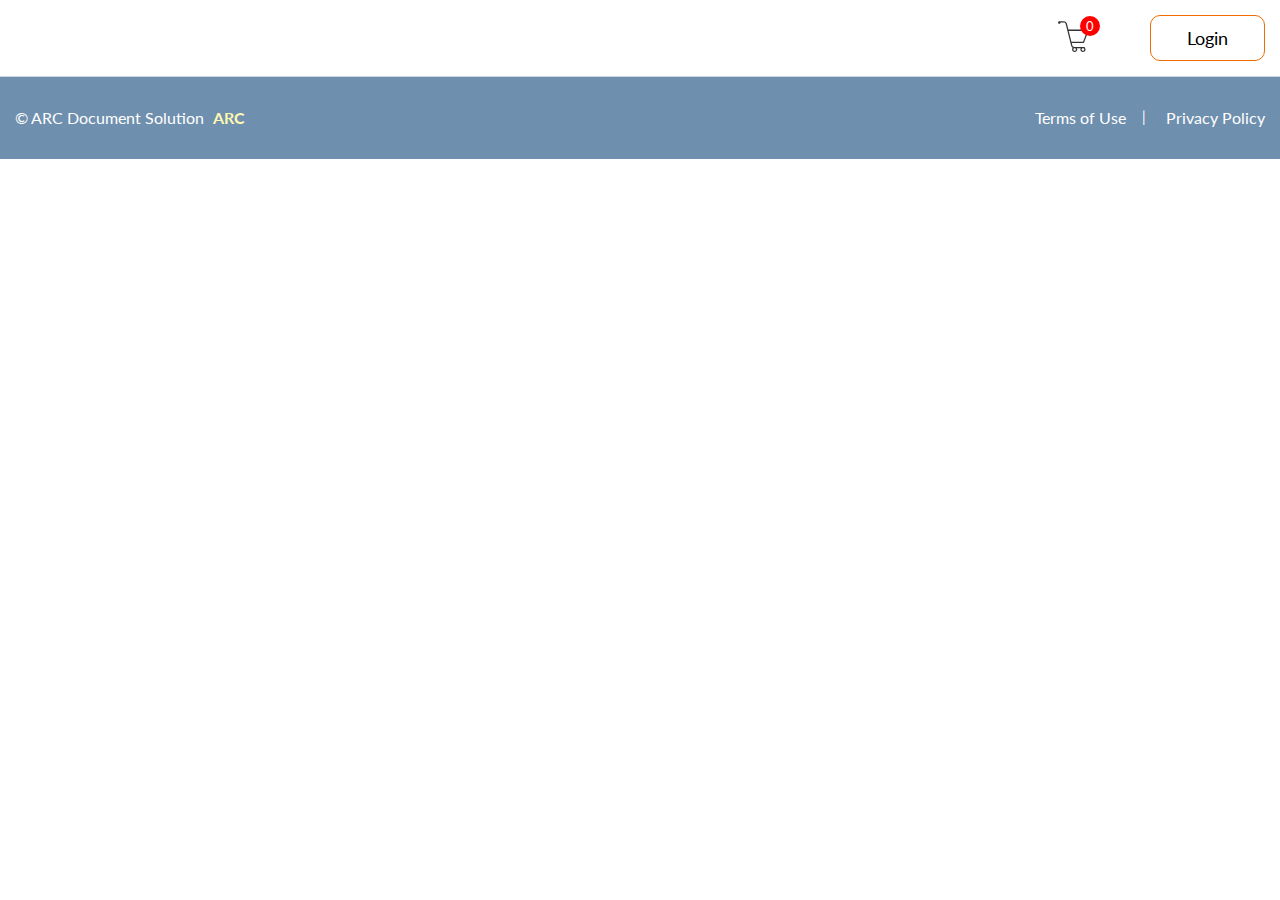
==== commit 4b134351: "update immge chche" ====
--- a/index.html
+++ b/index.html
@@ -46,5 +46,5 @@
           <div class="text-center">Loading ...</div>
       </div>
   </app-root>
-<script type="text/javascript" src="runtime.43b965941ffde90190d3.js"></script><script type="text/javascript" src="polyfills.7037a817a5bb670ed2ca.js"></script><script type="text/javascript" src="scripts.deba8808e62cb62604bd.js"></script><script type="text/javascript" src="main.76dc38f1b6a3fe151cd4.js"></script></body>
+<script type="text/javascript" src="runtime.43b965941ffde90190d3.js"></script><script type="text/javascript" src="polyfills.7037a817a5bb670ed2ca.js"></script><script type="text/javascript" src="scripts.deba8808e62cb62604bd.js"></script><script type="text/javascript" src="main.a01a74696df8f06fdcd9.js"></script></body>
 </html>
